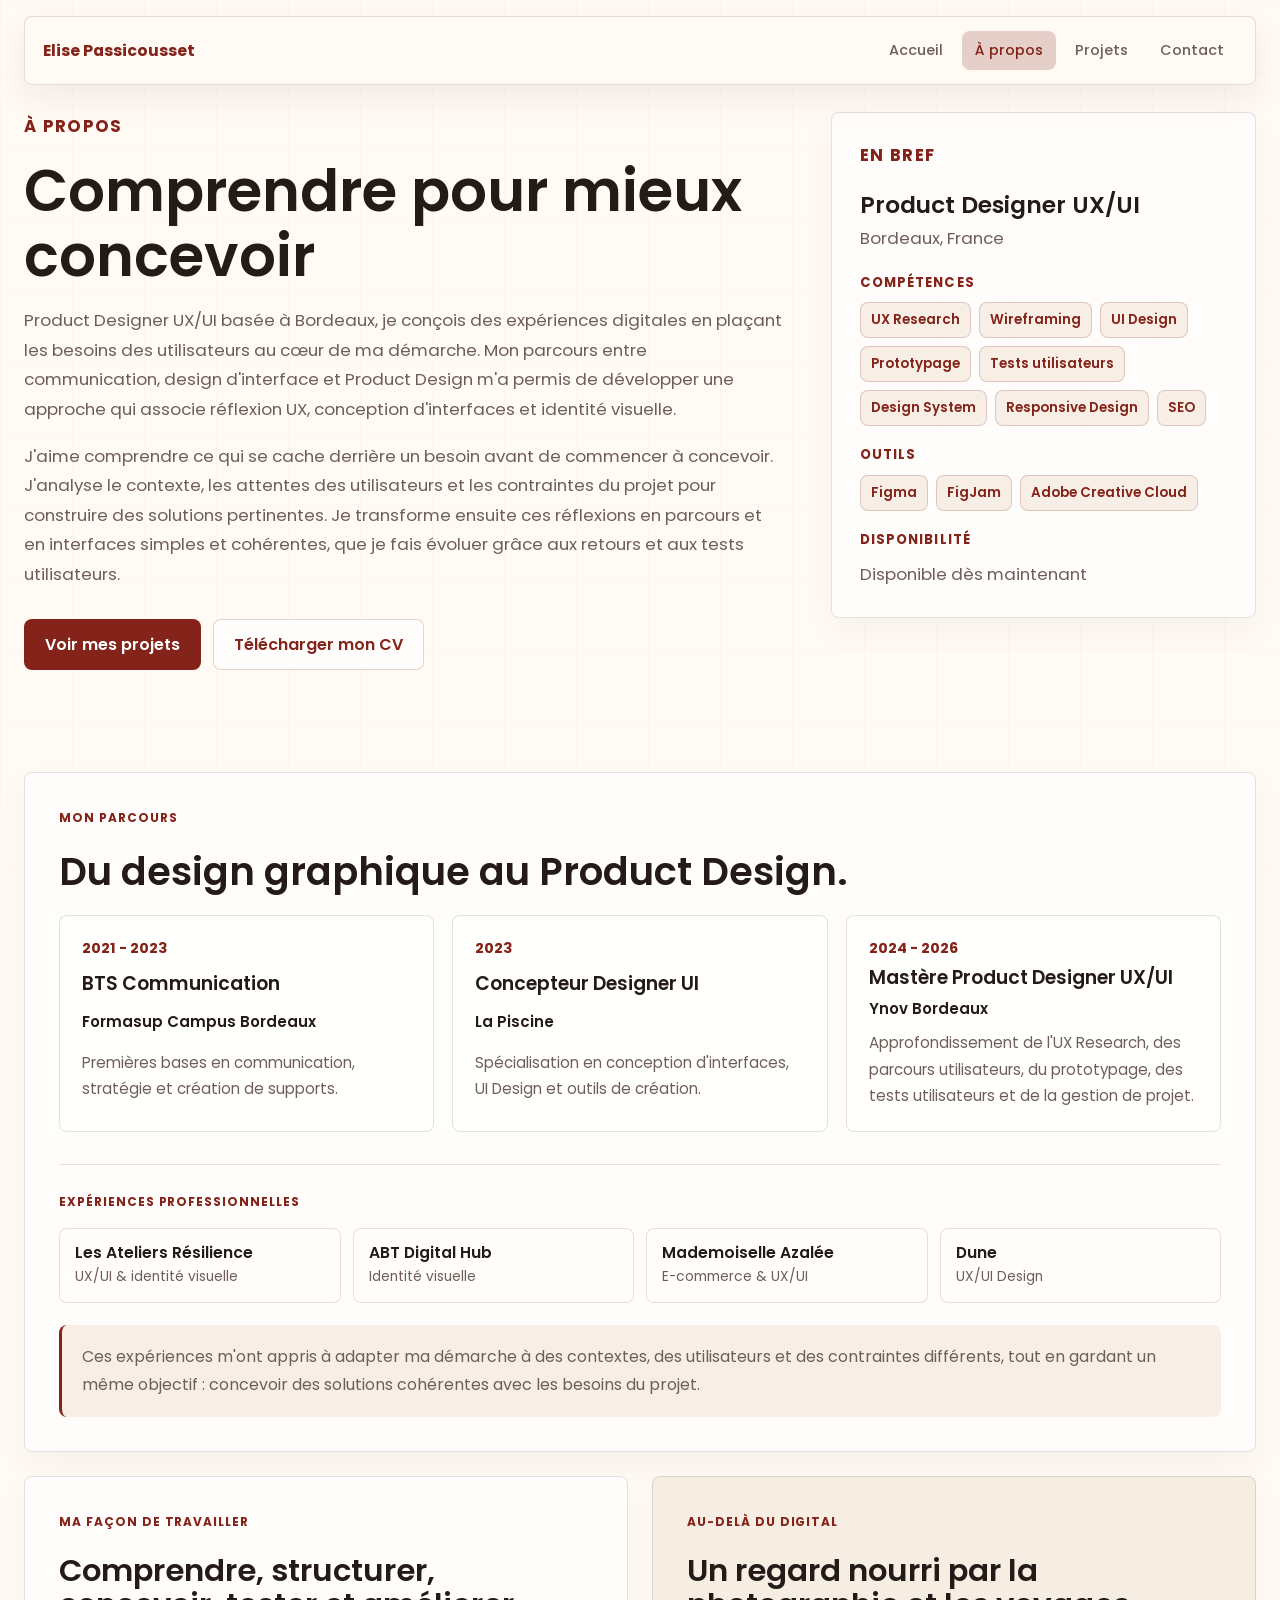
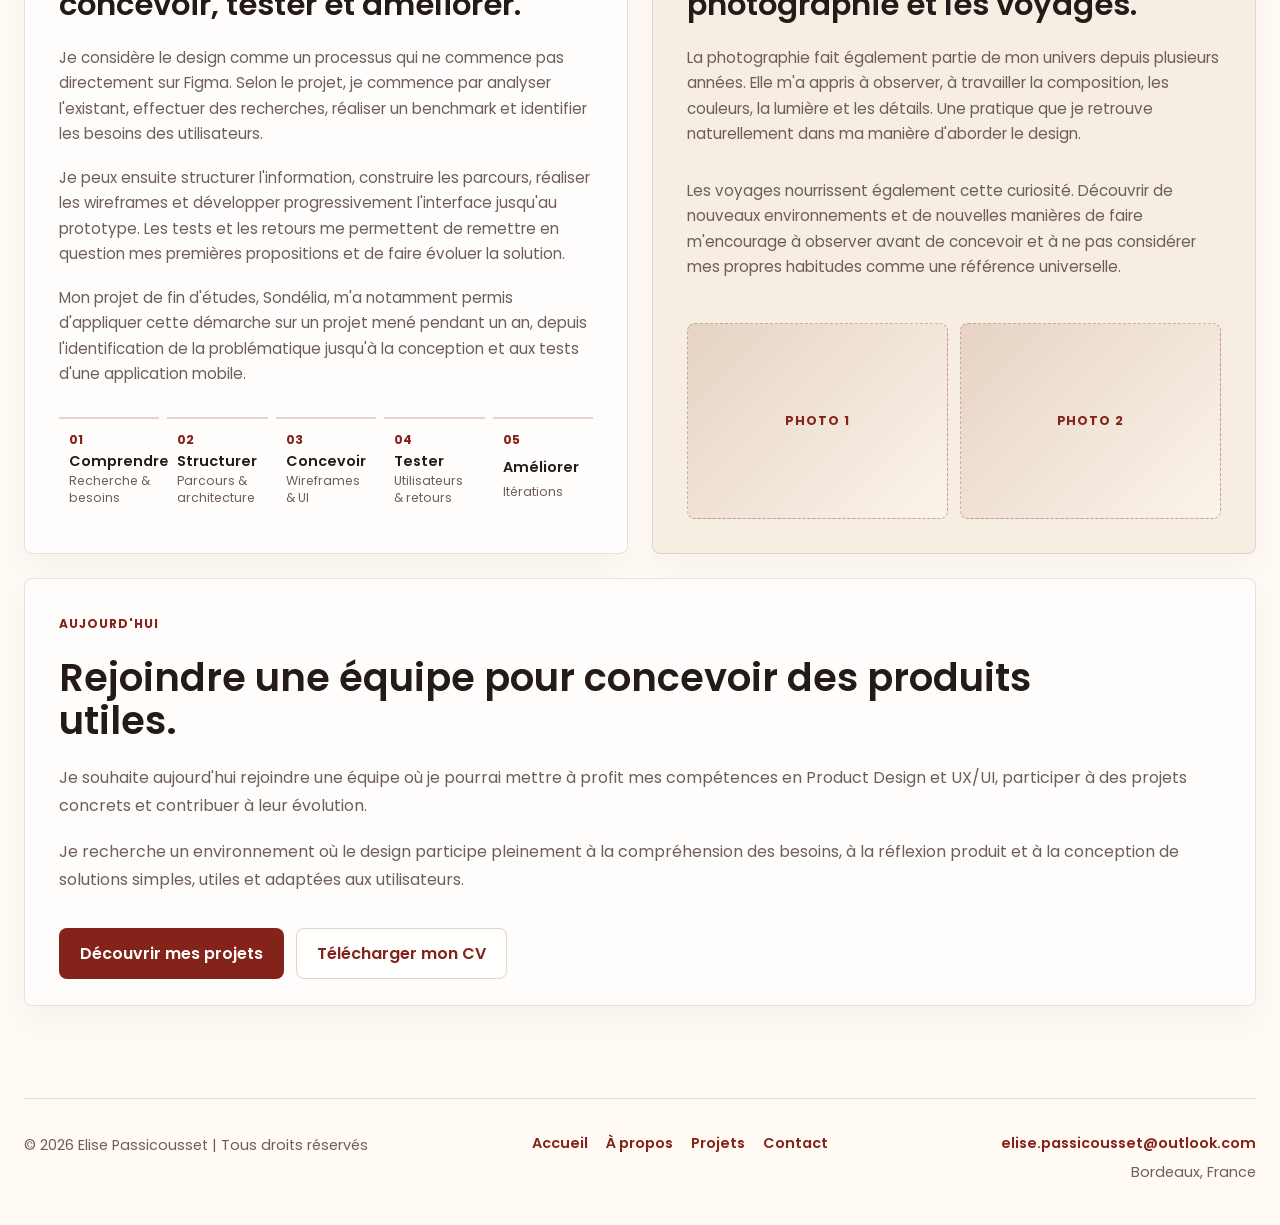
==== about.html @ 26b41624 "Refine about final sections" ====
<!doctype html>
<html lang="fr">
  <head>
    <meta charset="utf-8">
    <meta name="viewport" content="width=device-width, initial-scale=1">
    <meta name="description" content="À propos d'Elise Passicousset, UX/UI Designer junior.">
    <title>À propos | Elise Passicousset</title>
    <link rel="preconnect" href="https://fonts.googleapis.com">
    <link rel="preconnect" href="https://fonts.gstatic.com" crossorigin>
    <link href="https://fonts.googleapis.com/css2?family=Poppins:wght@300;400;500;600;700&display=swap" rel="stylesheet">
    <link rel="stylesheet" href="assets/css/styles.css">
  </head>
  <body>
    <header class="site-header">
      <a class="brand" href="index.html" aria-label="Accueil Elise Passicousset">Elise Passicousset</a>
      <button class="nav-toggle" type="button" aria-expanded="false" aria-controls="site-nav">
        <span></span>
        <span></span>
      </button>
      <nav class="site-nav" id="site-nav" aria-label="Navigation principale">
        <a href="index.html">Accueil</a>
        <a href="about.html" aria-current="page">À propos</a>
        <a href="projects.html">Projets</a>
        <a href="contact.html">Contact</a>
      </nav>
    </header>

    <main>
      <section class="page-hero about-hero">
        <div class="about-hero-copy">
          <p class="eyebrow">À propos</p>
          <h1>Comprendre pour mieux concevoir</h1>
          <p>
            Product Designer UX/UI basée à Bordeaux, je conçois des expériences digitales en plaçant les besoins des utilisateurs au cœur de ma démarche. Mon parcours entre communication, design d'interface et Product Design m'a permis de développer une approche qui associe réflexion UX, conception d'interfaces et identité visuelle.
          </p>
          <p>
            J'aime comprendre ce qui se cache derrière un besoin avant de commencer à concevoir. J'analyse le contexte, les attentes des utilisateurs et les contraintes du projet pour construire des solutions pertinentes. Je transforme ensuite ces réflexions en parcours et en interfaces simples et cohérentes, que je fais évoluer grâce aux retours et aux tests utilisateurs.
          </p>
          <div class="actions">
            <a class="btn btn-primary" href="projects.html">Voir mes projets</a>
            <a class="btn btn-secondary" href="#" aria-disabled="true">Télécharger mon CV</a>
          </div>
        </div>
        <aside class="about-summary-card" aria-label="En bref">
          <p class="eyebrow">En bref</p>
          <div>
            <h2>Product Designer UX/UI</h2>
            <p>Bordeaux, France</p>
          </div>
          <div class="about-summary-group">
            <h3>Compétences</h3>
            <div class="about-tags">
              <span>UX Research</span>
              <span>Wireframing</span>
              <span>UI Design</span>
              <span>Prototypage</span>
              <span>Tests utilisateurs</span>
              <span>Design System</span>
              <span>Responsive Design</span>
              <span>SEO</span>
            </div>
          </div>
          <div class="about-summary-group">
            <h3>Outils</h3>
            <div class="about-tags">
              <span>Figma</span>
              <span>FigJam</span>
              <span>Adobe Creative Cloud</span>
            </div>
          </div>
          <div class="about-summary-group">
            <h3>Disponibilité</h3>
            <p>Disponible dès maintenant</p>
          </div>
        </aside>
      </section>

      <section class="section about-layout">
        <article class="about-card about-card-large">
          <p class="eyebrow">Mon parcours</p>
          <h2>Du design graphique au Product Design.</h2>
          <div class="about-timeline" aria-label="Formations">
            <div class="timeline-item">
              <span class="timeline-date">2021 - 2023</span>
              <h3>BTS Communication</h3>
              <p class="timeline-school">Formasup Campus Bordeaux</p>
              <p>Premières bases en communication, stratégie et création de supports.</p>
            </div>
            <div class="timeline-item">
              <span class="timeline-date">2023</span>
              <h3>Concepteur Designer UI</h3>
              <p class="timeline-school">La Piscine</p>
              <p>Spécialisation en conception d'interfaces, UI Design et outils de création.</p>
            </div>
            <div class="timeline-item">
              <span class="timeline-date">2024 - 2026</span>
              <h3>Mastère Product Designer UX/UI</h3>
              <p class="timeline-school">Ynov Bordeaux</p>
              <p>Approfondissement de l'UX Research, des parcours utilisateurs, du prototypage, des tests utilisateurs et de la gestion de projet.</p>
            </div>
          </div>
          <div class="about-experience">
            <p class="eyebrow">Expériences professionnelles</p>
            <div class="experience-companies" aria-label="Entreprises">
              <div>
                <h3>Les Ateliers Résilience</h3>
                <p>UX/UI & identité visuelle</p>
              </div>
              <div>
                <h3>ABT Digital Hub</h3>
                <p>Identité visuelle</p>
              </div>
              <div>
                <h3>Mademoiselle Azalée</h3>
                <p>E-commerce & UX/UI</p>
              </div>
              <div>
                <h3>Dune</h3>
                <p>UX/UI Design</p>
              </div>
            </div>
          </div>
          <p class="about-note">
            Ces expériences m'ont appris à adapter ma démarche à des contextes, des utilisateurs et des contraintes différents, tout en gardant un même objectif : concevoir des solutions cohérentes avec les besoins du projet.
          </p>
        </article>

        <article class="about-card about-split-card about-process-card">
          <p class="eyebrow">Ma façon de travailler</p>
          <h2>Comprendre, structurer, concevoir, tester et améliorer.</h2>
          <div class="content-stack">
            <p>
              Je considère le design comme un processus qui ne commence pas directement sur Figma. Selon le projet, je commence par analyser l'existant, effectuer des recherches, réaliser un benchmark et identifier les besoins des utilisateurs.
            </p>
            <p>
              Je peux ensuite structurer l'information, construire les parcours, réaliser les wireframes et développer progressivement l'interface jusqu'au prototype. Les tests et les retours me permettent de remettre en question mes premières propositions et de faire évoluer la solution.
            </p>
            <p>
              Mon projet de fin d'études, Sondélia, m'a notamment permis d'appliquer cette démarche sur un projet mené pendant un an, depuis l'identification de la problématique jusqu'à la conception et aux tests d'une application mobile.
            </p>
          </div>
          <div class="process-steps" aria-label="Processus de travail">
            <div>
              <span>01</span>
              <h3>Comprendre</h3>
              <p>Recherche & besoins</p>
            </div>
            <div>
              <span>02</span>
              <h3>Structurer</h3>
              <p>Parcours & architecture</p>
            </div>
            <div>
              <span>03</span>
              <h3>Concevoir</h3>
              <p>Wireframes & UI</p>
            </div>
            <div>
              <span>04</span>
              <h3>Tester</h3>
              <p>Utilisateurs & retours</p>
            </div>
            <div>
              <span>05</span>
              <h3>Améliorer</h3>
              <p>Itérations</p>
            </div>
          </div>
        </article>

        <article class="about-card about-highlight about-split-card about-personal-card">
          <p class="eyebrow">Au-delà du digital</p>
          <h2>Un regard nourri par la photographie et les voyages.</h2>
          <div class="content-stack">
            <p>
              La photographie fait également partie de mon univers depuis plusieurs années. Elle m'a appris à observer, à travailler la composition, les couleurs, la lumière et les détails. Une pratique que je retrouve naturellement dans ma manière d'aborder le design.
            </p>
            <p>
              Les voyages nourrissent également cette curiosité. Découvrir de nouveaux environnements et de nouvelles manières de faire m'encourage à observer avant de concevoir et à ne pas considérer mes propres habitudes comme une référence universelle.
            </p>
          </div>
          <div class="personal-photo-grid" aria-label="Photographies personnelles à ajouter">
            <div><span>Photo 1</span></div>
            <div><span>Photo 2</span></div>
          </div>
        </article>

        <article class="about-card about-card-large about-current-card">
          <p class="eyebrow">Aujourd'hui</p>
          <h2>Rejoindre une équipe pour concevoir des produits utiles.</h2>
          <div class="content-stack">
            <p>
              Je souhaite aujourd'hui rejoindre une équipe où je pourrai mettre à profit mes compétences en Product Design et UX/UI, participer à des projets concrets et contribuer à leur évolution.
            </p>
            <p>
              Je recherche un environnement où le design participe pleinement à la compréhension des besoins, à la réflexion produit et à la conception de solutions simples, utiles et adaptées aux utilisateurs.
            </p>
          </div>
          <div class="actions">
            <a class="btn btn-primary" href="projects.html">Découvrir mes projets</a>
            <a class="btn btn-secondary" href="#" aria-disabled="true">Télécharger mon CV</a>
          </div>
        </article>
      </section>
    </main>

    <footer class="site-footer">
      <p>© 2026 Elise Passicousset | Tous droits réservés</p>
      <nav class="footer-nav" aria-label="Navigation secondaire">
        <a href="index.html">Accueil</a>
        <a href="about.html">À propos</a>
        <a href="projects.html">Projets</a>
        <a href="contact.html">Contact</a>
      </nav>
      <address class="footer-contact">
        <a href="mailto:elise.passicousset@outlook.com">elise.passicousset@outlook.com</a>
        <span>Bordeaux, France</span>
      </address>
    </footer>

    <script src="assets/js/projects-data.js"></script>
    <script src="assets/js/main.js"></script>
  </body>
</html>
---- assets/css/styles.css ----
:root {
  --red: #832319;
  --red-soft: rgba(131, 35, 25, 0.2);
  --beige: #efe2d2;
  --beige-soft: rgba(239, 226, 210, 0.5);
  --paper: #fffaf4;
  --white: #ffffff;
  --ink: #241b18;
  --muted: #6f5e58;
  --line: rgba(36, 27, 24, 0.12);
  --shadow: 0 20px 50px rgba(36, 27, 24, 0.08);
  --radius: 8px;
  --max-width: 1320px;
}

* {
  box-sizing: border-box;
}

html {
  scroll-behavior: smooth;
}

body {
  margin: 0;
  min-height: 100vh;
  color: var(--ink);
  background: var(--paper);
  font-family: "Poppins", Arial, sans-serif;
  font-weight: 400;
}

body::before {
  content: "";
  position: fixed;
  inset: 0;
  z-index: -1;
  background:
    linear-gradient(90deg, rgba(131, 35, 25, 0.05) 1px, transparent 1px),
    linear-gradient(180deg, rgba(131, 35, 25, 0.04) 1px, transparent 1px);
  background-size: 72px 72px;
  opacity: 0.35;
}

a {
  color: inherit;
  text-decoration: none;
}

p,
h1,
h2,
h3 {
  margin: 0;
}

p {
  color: var(--muted);
  line-height: 1.75;
}

h1,
h2,
h3 {
  color: var(--ink);
  font-weight: 600;
  line-height: 1.12;
  letter-spacing: 0;
}

h1 {
  max-width: 980px;
  font-size: clamp(2.6rem, 6vw, 5.7rem);
}

h2 {
  max-width: 760px;
  font-size: clamp(2rem, 4vw, 3.6rem);
}

h3 {
  font-size: 1.25rem;
}

.site-header {
  position: fixed;
  top: 16px;
  left: 50%;
  transform: translateX(-50%);
  z-index: 20;
  display: flex;
  align-items: center;
  justify-content: space-between;
  gap: 24px;
  width: min(calc(100% - 48px), var(--max-width));
  margin: 0 auto;
  padding: 14px 18px;
  border: 1px solid var(--line);
  border-radius: var(--radius);
  background: rgba(255, 250, 244, 0.88);
  box-shadow: 0 12px 34px rgba(36, 27, 24, 0.07);
  backdrop-filter: blur(18px);
}

.brand {
  color: var(--red);
  font-size: 0.98rem;
  font-weight: 700;
}

.site-nav {
  display: flex;
  align-items: center;
  gap: 6px;
}

.site-nav a {
  min-height: 38px;
  padding: 9px 13px;
  border-radius: var(--radius);
  color: var(--muted);
  font-size: 0.9rem;
  font-weight: 500;
  transition: background 180ms ease, color 180ms ease;
}

.site-nav a:hover,
.site-nav a[aria-current="page"] {
  color: var(--red);
  background: var(--red-soft);
}

.nav-toggle {
  display: none;
  width: 42px;
  height: 42px;
  border: 1px solid var(--line);
  border-radius: var(--radius);
  background: var(--white);
}

.nav-toggle span {
  display: block;
  width: 18px;
  height: 2px;
  margin: 5px auto;
  background: var(--red);
}

.section,
.page-hero,
.project-detail-hero,
.project-detail-image,
.cta-section {
  width: min(calc(100% - 48px), var(--max-width));
  margin: 0 auto;
}

.section {
  padding: 92px 0;
}

.section-light {
  width: 100%;
  max-width: none;
  padding: 92px max(16px, calc((100vw - var(--max-width)) / 2));
  background: var(--beige-soft);
}

.section-compact {
  padding-top: 32px;
}

.hero {
  display: grid;
  grid-template-columns: minmax(0, 1.1fr) minmax(300px, 420px);
  gap: 72px;
  align-items: center;
  min-height: calc(100vh - 96px);
  padding-top: 64px;
  padding-bottom: 56px;
}

.home-hero {
  padding-top: 112px;
}

.hero-content {
  display: grid;
  gap: 18px;
}

.hero-title {
  color: var(--red);
  font-size: clamp(1.35rem, 2.4vw, 2rem);
  font-weight: 500;
}

.hero-copy,
.page-hero p,
.project-detail-hero p {
  max-width: 680px;
  font-size: 1.05rem;
}

.hero-visual {
  position: relative;
  display: grid;
  min-height: 520px;
  padding: 30px;
  border-radius: var(--radius);
  background: var(--beige);
  overflow: hidden;
}

.hero-photo-wrap {
  justify-self: end;
  width: min(100%, 420px);
  height: 500px;
  min-height: 0;
  padding: 0;
  background: var(--beige);
  box-shadow: var(--shadow);
}

.hero-photo-wrap::before {
  z-index: 1;
  pointer-events: none;
}

.hero-photo {
  display: block;
  width: 100%;
  height: 100%;
  min-height: 0;
  object-fit: cover;
  object-position: 50% 42%;
}

.hero-visual::before {
  content: "";
  position: absolute;
  inset: 28px;
  border: 1px solid rgba(131, 35, 25, 0.18);
  border-radius: var(--radius);
}

.hero-visual.hero-photo-wrap::before {
  content: none;
}

.visual-panel {
  position: relative;
  display: grid;
  place-items: center;
  border-radius: var(--radius);
  background: var(--paper);
  box-shadow: var(--shadow);
}

.visual-panel span {
  color: var(--red);
  font-size: clamp(3rem, 8vw, 7rem);
  font-weight: 700;
}

.visual-panel-large {
  width: 78%;
  min-height: 300px;
  align-self: start;
}

.visual-panel-small {
  width: 45%;
  min-height: 150px;
  justify-self: end;
  margin-top: -64px;
  background: var(--red);
}

.visual-panel-small span {
  color: var(--beige);
}

.visual-note {
  position: relative;
  align-self: end;
  padding: 16px;
  border: 1px solid rgba(131, 35, 25, 0.16);
  border-radius: var(--radius);
  color: var(--red);
  background: rgba(255, 250, 244, 0.72);
  font-size: 0.9rem;
  font-weight: 500;
}

.eyebrow {
  color: var(--red);
  font-size: 0.75rem;
  font-weight: 700;
  letter-spacing: 0.08em;
  text-transform: uppercase;
}

.actions {
  display: flex;
  flex-wrap: wrap;
  gap: 12px;
  margin-top: 12px;
}

.btn {
  display: inline-flex;
  align-items: center;
  justify-content: center;
  min-height: 48px;
  padding: 12px 20px;
  border: 1px solid transparent;
  border-radius: var(--radius);
  font-weight: 600;
  transition: transform 180ms ease, background 180ms ease, border-color 180ms ease, color 180ms ease;
}

.btn:hover {
  transform: translateY(-2px);
}

.btn-primary {
  color: var(--white);
  background: var(--red);
}

.btn-primary:hover {
  background: #65180f;
}

.btn-secondary {
  color: var(--red);
  border-color: var(--red-soft);
  background: rgba(255, 255, 255, 0.72);
}

.btn-secondary:hover {
  background: var(--red-soft);
}

.back-to-top {
  position: fixed;
  right: 24px;
  bottom: 24px;
  z-index: 30;
  display: inline-flex;
  align-items: center;
  justify-content: center;
  width: 48px;
  height: 48px;
  border: 1px solid transparent;
  border-radius: var(--radius);
  color: var(--white);
  background: var(--red);
  box-shadow: 0 12px 34px rgba(36, 27, 24, 0.16);
  font: inherit;
  font-size: 1.25rem;
  font-weight: 700;
  opacity: 0;
  pointer-events: none;
  transform: translateY(12px);
  transition: opacity 180ms ease, transform 180ms ease, background 180ms ease;
}

.back-to-top.is-visible {
  opacity: 1;
  pointer-events: auto;
  transform: translateY(0);
}

.back-to-top:hover,
.back-to-top:focus-visible {
  background: #65180f;
  transform: translateY(-2px);
}

.back-to-top:focus-visible {
  outline: 3px solid var(--red-soft);
  outline-offset: 3px;
}

.text-link,
.back-link {
  display: inline-flex;
  align-items: center;
  gap: 8px;
  width: fit-content;
  color: var(--red);
  font-weight: 600;
  transition: opacity 180ms ease, transform 180ms ease;
}

.back-link::before {
  content: "←";
  font-size: 1.1em;
  line-height: 1;
}

.text-link:hover,
.back-link:hover {
  opacity: 0.75;
  transform: translateX(3px);
}

.wide-text {
  max-width: 880px;
  margin: 22px 0;
  font-size: 1.08rem;
}

.section-heading {
  display: grid;
  gap: 12px;
  margin-bottom: 34px;
}

.about-hero {
  display: grid;
  grid-template-columns: minmax(0, 0.65fr) minmax(280px, 0.35fr);
  gap: 18px;
  align-items: start;
  padding-top: 112px;
}

.about-hero-copy {
  display: grid;
  gap: 18px;
}

.about-hero h1 {
  max-width: 920px;
  font-size: clamp(2.35rem, 5vw, 3.6rem);
}

.about-hero-copy p {
  max-width: 760px;
}

.about-summary-card {
  display: grid;
  gap: 22px;
  min-width: 0;
  padding: 28px;
  border: 1px solid var(--line);
  border-radius: var(--radius);
  background: rgba(255, 255, 255, 0.64);
  box-shadow: 0 14px 34px rgba(36, 27, 24, 0.04);
}

.about-summary-card h2 {
  max-width: none;
  margin-bottom: 6px;
  font-size: 1.45rem;
}

.about-summary-card h3 {
  margin-bottom: 12px;
  color: var(--red);
  font-size: 0.82rem;
  font-weight: 700;
  letter-spacing: 0.08em;
  text-transform: uppercase;
}

.about-summary-group {
  display: grid;
}

.about-tags {
  display: flex;
  flex-wrap: wrap;
  gap: 8px;
}

.about-tags span {
  padding: 7px 10px;
  border: 1px solid var(--red-soft);
  border-radius: var(--radius);
  color: var(--red);
  background: var(--beige-soft);
  font-size: 0.84rem;
  font-weight: 600;
}

.about-layout {
  display: grid;
  grid-template-columns: minmax(0, 1fr) minmax(0, 1fr);
  gap: 24px;
  padding-top: 48px;
}

.about-card {
  display: grid;
  gap: 22px;
  align-content: start;
  min-width: 0;
  padding: 34px;
  border: 1px solid var(--line);
  border-radius: var(--radius);
  background: rgba(255, 255, 255, 0.64);
  box-shadow: 0 14px 34px rgba(36, 27, 24, 0.04);
}

.about-card-large {
  grid-column: 1 / -1;
}

.about-card h2 {
  max-width: 980px;
  font-size: clamp(1.65rem, 3vw, 3.2rem);
}

.about-split-card {
  grid-template-rows: auto auto 1fr auto;
  height: 100%;
}

.about-split-card h2 {
  font-size: clamp(1.45rem, 2.4vw, 2.25rem);
}

.about-split-card .content-stack p {
  font-size: 0.95rem;
  line-height: 1.68;
}

.process-steps {
  align-self: end;
  display: grid;
  grid-template-columns: repeat(5, minmax(0, 1fr));
  gap: 8px;
  margin-top: 8px;
}

.process-steps div {
  display: grid;
  gap: 4px;
  min-width: 0;
  padding: 12px 10px;
  border-top: 2px solid var(--red-soft);
  background: rgba(255, 255, 255, 0.38);
}

.process-steps span {
  color: var(--red);
  font-size: 0.78rem;
  font-weight: 700;
}

.process-steps h3 {
  margin-bottom: 0;
  font-size: 0.9rem;
}

.process-steps p {
  font-size: 0.78rem;
  line-height: 1.35;
}

.personal-photo-grid {
  align-self: end;
  display: grid;
  grid-template-columns: repeat(2, minmax(0, 1fr));
  gap: 12px;
  margin-top: 8px;
}

.personal-photo-grid div {
  display: grid;
  place-items: center;
  width: 100%;
  aspect-ratio: 4 / 3;
  border: 1px dashed rgba(131, 35, 25, 0.34);
  border-radius: var(--radius);
  background:
    linear-gradient(135deg, rgba(131, 35, 25, 0.08), rgba(255, 250, 244, 0.74)),
    var(--beige);
  overflow: hidden;
}

.personal-photo-grid img {
  width: 100%;
  height: 100%;
  object-fit: cover;
}

.personal-photo-grid span {
  color: var(--red);
  font-size: 0.78rem;
  font-weight: 700;
  letter-spacing: 0.08em;
  text-transform: uppercase;
}

.about-timeline {
  display: grid;
  grid-template-columns: repeat(3, minmax(0, 1fr));
  gap: 18px;
}

.timeline-item {
  display: grid;
  gap: 8px;
  min-width: 0;
  padding: 22px;
  border: 1px solid var(--line);
  border-radius: var(--radius);
  background: rgba(255, 255, 255, 0.58);
}

.timeline-date {
  color: var(--red);
  font-size: 0.9rem;
  font-weight: 700;
}

.timeline-item h3 {
  margin-bottom: 0;
  font-size: 1.18rem;
}

.timeline-school {
  color: var(--ink);
  font-weight: 600;
}

.timeline-item p {
  font-size: 0.94rem;
}

.about-experience {
  display: grid;
  gap: 16px;
  margin-top: 10px;
  padding-top: 26px;
  border-top: 1px solid var(--line);
}

.experience-companies {
  display: grid;
  grid-template-columns: repeat(4, minmax(0, 1fr));
  gap: 12px;
}

.experience-companies div {
  display: grid;
  gap: 5px;
  min-width: 0;
  padding: 15px;
  border: 1px solid var(--line);
  border-radius: var(--radius);
  background: rgba(255, 255, 255, 0.42);
}

.experience-companies h3 {
  margin-bottom: 0;
  font-size: 0.98rem;
  font-weight: 600;
}

.experience-companies p {
  font-size: 0.86rem;
  line-height: 1.45;
}

.about-note {
  width: 100%;
  max-width: none;
  padding: 18px 20px;
  border-left: 3px solid var(--red);
  border-radius: var(--radius);
  background: var(--beige-soft);
}

.about-current-card {
  padding-bottom: 26px;
}

.about-highlight {
  background: var(--beige-soft);
}

.about-strip {
  display: flex;
  flex-wrap: wrap;
  gap: 12px;
  padding: 24px;
  border: 1px solid var(--line);
  border-radius: var(--radius);
  background: var(--beige);
}

.about-strip span {
  padding: 10px 14px;
  border: 1px solid var(--red-soft);
  border-radius: var(--radius);
  color: var(--red);
  background: rgba(255, 255, 255, 0.58);
  font-weight: 600;
}

.split-heading {
  grid-template-columns: 1fr auto;
  align-items: end;
  gap: 24px;
}

.project-grid {
  display: grid;
  grid-template-columns: repeat(3, minmax(0, 1fr));
  gap: 80px 70px;
}

.project-grid-wide {
  grid-template-columns: repeat(3, minmax(0, 1fr));
}

.project-card {
  min-width: 0;
  background: transparent;
  transition: transform 180ms ease;
}

.project-card:hover {
  transform: translateY(-5px);
}

.project-card-link {
  display: grid;
  gap: 22px;
  width: 100%;
  min-width: 0;
  height: 100%;
}

.project-image {
  display: grid;
  place-items: center;
  width: 100%;
  aspect-ratio: 1 / 1;
  height: auto;
  min-height: 0;
  padding: 0;
  background: var(--beige-soft);
  overflow: hidden;
}

.project-image span,
.project-detail-image span {
  max-width: 14ch;
  color: var(--red);
  font-size: clamp(1.4rem, 3vw, 2.4rem);
  font-weight: 700;
  line-height: 1.08;
  text-align: center;
}

.project-image img,
.project-detail-image img {
  display: block;
  width: 100%;
  height: 100%;
  object-fit: contain;
}

.project-image img {
  max-width: none;
  max-height: none;
  object-fit: cover;
}

.project-card-body {
  display: grid;
  gap: 14px;
  min-height: 0;
  padding: 0;
}

.project-card-body h3 {
  font-size: clamp(1.35rem, 2vw, 1.75rem);
}

.project-meta,
.project-detail-meta {
  display: flex;
  flex-wrap: wrap;
  align-items: center;
  gap: 10px;
}

.project-category {
  color: var(--red);
  font-size: 0.76rem;
  font-weight: 700;
  letter-spacing: 0.06em;
  text-transform: uppercase;
}

.project-status {
  width: fit-content;
  padding: 6px 10px;
  border: 1px solid var(--red-soft);
  border-radius: var(--radius);
  color: var(--red);
  background: var(--paper);
  font-size: 0.72rem;
  font-weight: 700;
}

.project-status-large {
  font-size: 0.82rem;
}

.project-cta {
  align-self: end;
  color: var(--red);
  font-size: 0.92rem;
  font-weight: 700;
}

.cta-section {
  display: grid;
  gap: 18px;
  justify-items: start;
  margin-bottom: 80px;
  padding: 64px;
  border-radius: var(--radius);
  background: var(--beige);
}

.page-hero,
.project-detail-hero {
  display: grid;
  gap: 18px;
  padding: 112px 0 54px;
}

.project-detail-hero h1 {
  font-size: clamp(2.4rem, 5vw, 4.8rem);
}

.projects-hero {
  justify-items: center;
  padding-bottom: 62px;
  text-align: center;
}

.projects-hero h1 {
  font-size: clamp(2.35rem, 5vw, 3.6rem);
}

.project-detail-hero-layout {
  display: grid;
  grid-template-columns: minmax(0, 1fr) clamp(150px, 18vw, 230px);
  gap: 48px;
  align-items: end;
}

.project-detail-hero-copy {
  display: grid;
  gap: 18px;
}

.project-detail-hero-visual {
  display: grid;
  place-items: center;
  aspect-ratio: 1 / 1;
  border-radius: var(--radius);
  background: var(--beige-soft);
  overflow: hidden;
}

.project-detail-hero-visual img {
  display: block;
  width: 100%;
  height: 100%;
  object-fit: cover;
}

.two-columns,
.contact-layout,
.project-detail-grid {
  display: grid;
  grid-template-columns: 0.8fr 1.2fr;
  gap: 56px;
}

.content-stack {
  display: grid;
  gap: 18px;
}

.tag-grid,
.tools-list {
  display: flex;
  flex-wrap: wrap;
  gap: 12px;
}

.tag-grid span,
.tools-list span {
  padding: 12px 16px;
  border: 1px solid var(--red-soft);
  border-radius: var(--radius);
  color: var(--red);
  background: var(--white);
  font-weight: 500;
}

.contact-form,
.contact-card,
.project-detail-grid article {
  border: 1px solid var(--line);
  border-radius: var(--radius);
  background: var(--white);
  box-shadow: 0 12px 32px rgba(36, 27, 24, 0.05);
}

.contact-form {
  display: grid;
  gap: 18px;
  padding: 28px;
}

.contact-form label {
  display: grid;
  gap: 8px;
  color: var(--ink);
  font-size: 0.92rem;
  font-weight: 600;
}

.contact-form input,
.contact-form textarea {
  width: 100%;
  border: 1px solid rgba(36, 27, 24, 0.18);
  border-radius: var(--radius);
  padding: 13px 14px;
  color: var(--ink);
  background: var(--paper);
  font: inherit;
  transition: border-color 180ms ease, box-shadow 180ms ease;
}

.contact-form input:focus,
.contact-form textarea:focus {
  border-color: var(--red);
  box-shadow: 0 0 0 4px var(--red-soft);
  outline: none;
}

.contact-card {
  align-self: start;
  display: grid;
  gap: 22px;
  padding: 28px;
}

.email-link {
  color: var(--red);
  font-size: clamp(1.15rem, 2vw, 1.5rem);
  font-weight: 600;
  overflow-wrap: anywhere;
}

.social-links {
  display: grid;
  gap: 10px;
}

.social-links a {
  padding: 12px 0;
  border-bottom: 1px solid var(--line);
  color: var(--muted);
  font-weight: 500;
}

.social-links a:hover {
  color: var(--red);
}

.project-detail-image {
  display: grid;
  place-items: center;
  height: 440px;
  min-height: 440px;
  padding: 48px;
  margin-top: 28px;
  border-radius: var(--radius);
  background:
    linear-gradient(135deg, rgba(131, 35, 25, 0.18), rgba(239, 226, 210, 0.84)),
    var(--beige);
}

.project-detail-image img {
  max-width: 760px;
  max-height: 100%;
}

.project-detail-cover {
  width: min(calc(100% - 32px), var(--max-width));
  height: clamp(360px, 58vw, 620px);
  margin-right: auto;
  margin-left: auto;
  padding: 0;
  overflow: hidden;
}

.project-detail-cover img {
  width: 100%;
  max-width: none;
  height: 100%;
  max-height: none;
  object-fit: cover;
}

.project-score-section {
  display: grid;
  gap: 28px;
  padding-top: 34px;
}

.score-list {
  display: grid;
  gap: 22px;
}

.score-card {
  display: grid;
  gap: 18px;
  padding: 34px;
  border: 1px solid var(--line);
  border-radius: var(--radius);
  background: var(--white);
  box-shadow: 0 12px 32px rgba(36, 27, 24, 0.05);
}

.score-content {
  display: grid;
  gap: 14px;
}

.score-content h2 {
  width: 100%;
  max-width: none;
  font-size: clamp(1.2rem, 2vw, 1.65rem);
  line-height: 1.24;
}

.score-content p:not(.eyebrow) {
  max-width: 920px;
}

.score-visual-grid {
  display: grid;
  grid-template-columns: repeat(3, minmax(0, 1fr));
  gap: 14px;
  margin-top: 12px;
}

.score-visual-slot {
  display: grid;
  place-items: center;
  aspect-ratio: 4 / 3;
  border: 1px dashed rgba(131, 35, 25, 0.34);
  border-radius: var(--radius);
  background:
    linear-gradient(135deg, rgba(131, 35, 25, 0.07), rgba(255, 250, 244, 0.82)),
    var(--beige-soft);
}

.score-visual-slot span {
  color: var(--red);
  font-size: 0.78rem;
  font-weight: 700;
  letter-spacing: 0.04em;
  text-transform: uppercase;
}

.project-cta-section {
  display: grid;
  grid-template-columns: minmax(0, 0.45fr) minmax(260px, 0.55fr);
  gap: 28px;
  align-items: center;
  width: min(calc(100% - 32px), var(--max-width));
  margin: 0 auto 80px;
  padding: 34px 56px;
  border-radius: var(--radius);
  background: var(--beige);
}

.project-cta-content {
  display: grid;
  gap: 16px;
  justify-items: start;
}

.project-cta-content h2 {
  white-space: nowrap;
  font-size: clamp(1.55rem, 3vw, 2.6rem);
}

.project-cta-mockup {
  display: grid;
  place-items: center;
  min-width: 0;
}

.project-cta-image {
  display: block;
  width: 100%;
  max-width: 420px;
  border-radius: var(--radius);
  object-fit: contain;
  box-shadow: 0 14px 28px rgba(36, 27, 24, 0.13);
}

.project-detail-grid {
  grid-template-columns: repeat(2, minmax(0, 1fr));
}

.project-detail-grid article {
  display: grid;
  gap: 10px;
  padding: 26px;
}

.project-photo-grid {
  display: grid;
  grid-template-columns: repeat(3, minmax(0, 1fr));
  gap: 22px;
}

.project-photo-slot {
  display: grid;
  place-items: center;
  width: 100%;
  height: 230px;
  min-height: 0;
  border: 1px dashed rgba(131, 35, 25, 0.36);
  border-radius: var(--radius);
  background:
    linear-gradient(135deg, rgba(131, 35, 25, 0.08), rgba(255, 250, 244, 0.82)),
    var(--beige-soft);
}

.project-photo-slot span {
  color: var(--red);
  font-size: 0.85rem;
  font-weight: 700;
  letter-spacing: 0.04em;
  text-transform: uppercase;
}

.muted {
  color: var(--muted);
}

.site-footer {
  display: grid;
  grid-template-columns: 1.2fr auto 1fr;
  align-items: start;
  justify-content: space-between;
  gap: 32px;
  width: min(calc(100% - 48px), var(--max-width));
  margin: 0 auto;
  padding: 34px 0 42px;
  border-top: 1px solid var(--line);
}

.site-footer p {
  max-width: 360px;
  font-size: 0.9rem;
}

.footer-nav {
  display: flex;
  flex-wrap: wrap;
  gap: 18px;
}

.footer-contact {
  display: grid;
  gap: 8px;
  justify-items: end;
  color: var(--muted);
  font-style: normal;
  font-size: 0.9rem;
}

.site-footer a {
  color: var(--red);
  font-size: 0.9rem;
  font-weight: 600;
}

@media (max-width: 940px) {
  .hero,
  .two-columns,
  .contact-layout,
  .about-hero,
  .about-layout {
    grid-template-columns: 1fr;
  }

  .hero {
    min-height: auto;
  }

  .hero-visual {
    min-height: 420px;
  }

  .hero-photo-wrap {
    justify-self: stretch;
    width: 100%;
    height: 420px;
  }

  .hero-photo {
    min-height: 0;
  }

  .project-grid,
  .project-grid-wide,
  .project-detail-grid,
  .project-photo-grid {
    grid-template-columns: repeat(2, minmax(0, 1fr));
  }

  .project-grid {
    gap: 58px 34px;
  }

  .score-card {
    padding: 28px;
  }

  .about-card-large {
    grid-column: auto;
  }

  .about-timeline {
    grid-template-columns: 1fr;
    gap: 18px;
  }

  .experience-companies {
    grid-template-columns: repeat(2, minmax(0, 1fr));
  }

  .process-steps {
    grid-template-columns: repeat(3, minmax(0, 1fr));
  }
}

@media (max-width: 700px) {
  .site-header {
    align-items: flex-start;
    flex-wrap: wrap;
  }

  .nav-toggle {
    display: block;
  }

  .site-nav {
    display: none;
    width: 100%;
    flex-direction: column;
    align-items: stretch;
    padding-top: 10px;
  }

  .site-nav.is-open {
    display: flex;
  }

  .site-nav a {
    width: 100%;
  }

  .section,
  .section-light {
    padding-top: 68px;
    padding-bottom: 68px;
  }

  .hero {
    gap: 34px;
    padding-top: 78px;
  }

  .hero-visual {
    min-height: 340px;
    padding: 20px;
  }

  .hero-photo-wrap {
    height: 360px;
    min-height: 0;
    padding: 0;
  }

  .hero-photo {
    min-height: 0;
  }

  .project-detail-hero-layout {
    grid-template-columns: 1fr;
    gap: 28px;
  }

  .project-detail-hero-visual {
    width: min(220px, 55vw);
  }

  .visual-panel-large {
    min-height: 210px;
  }

  .visual-panel-small {
    min-height: 116px;
  }

  .split-heading {
    grid-template-columns: 1fr;
  }

  .project-grid,
  .project-grid-wide,
  .project-detail-grid,
  .project-photo-grid {
    grid-template-columns: 1fr;
  }

  .project-grid {
    gap: 48px;
  }

  .project-image {
    height: auto;
    padding: 0;
  }

  .project-detail-cover {
    height: 360px;
  }

  .score-card {
    padding: 22px;
  }

  .about-card {
    padding: 24px;
  }

  .about-strip {
    padding: 18px;
  }

  .experience-companies {
    grid-template-columns: 1fr;
  }

  .process-steps,
  .personal-photo-grid {
    grid-template-columns: 1fr;
  }

  .score-visual-grid {
    grid-template-columns: 1fr;
  }

  .project-cta-section {
    grid-template-columns: 1fr;
    gap: 28px;
    padding: 30px 22px;
  }

  .back-to-top {
    right: 16px;
    bottom: 16px;
    width: 44px;
    height: 44px;
  }

  .project-cta-image {
    max-width: 100%;
  }

  .cta-section {
    padding: 36px 22px;
  }

  .page-hero,
  .project-detail-hero {
    padding-top: 84px;
  }

  .site-footer {
    align-items: flex-start;
    grid-template-columns: 1fr;
  }

  .footer-contact {
    justify-items: start;
  }
}

@media (max-width: 430px) {
  .actions,
  .btn {
    width: 100%;
  }

  .btn {
    padding-right: 14px;
    padding-left: 14px;
  }

  .contact-form,
  .contact-card,
  .project-detail-grid article {
    padding: 20px;
  }
}
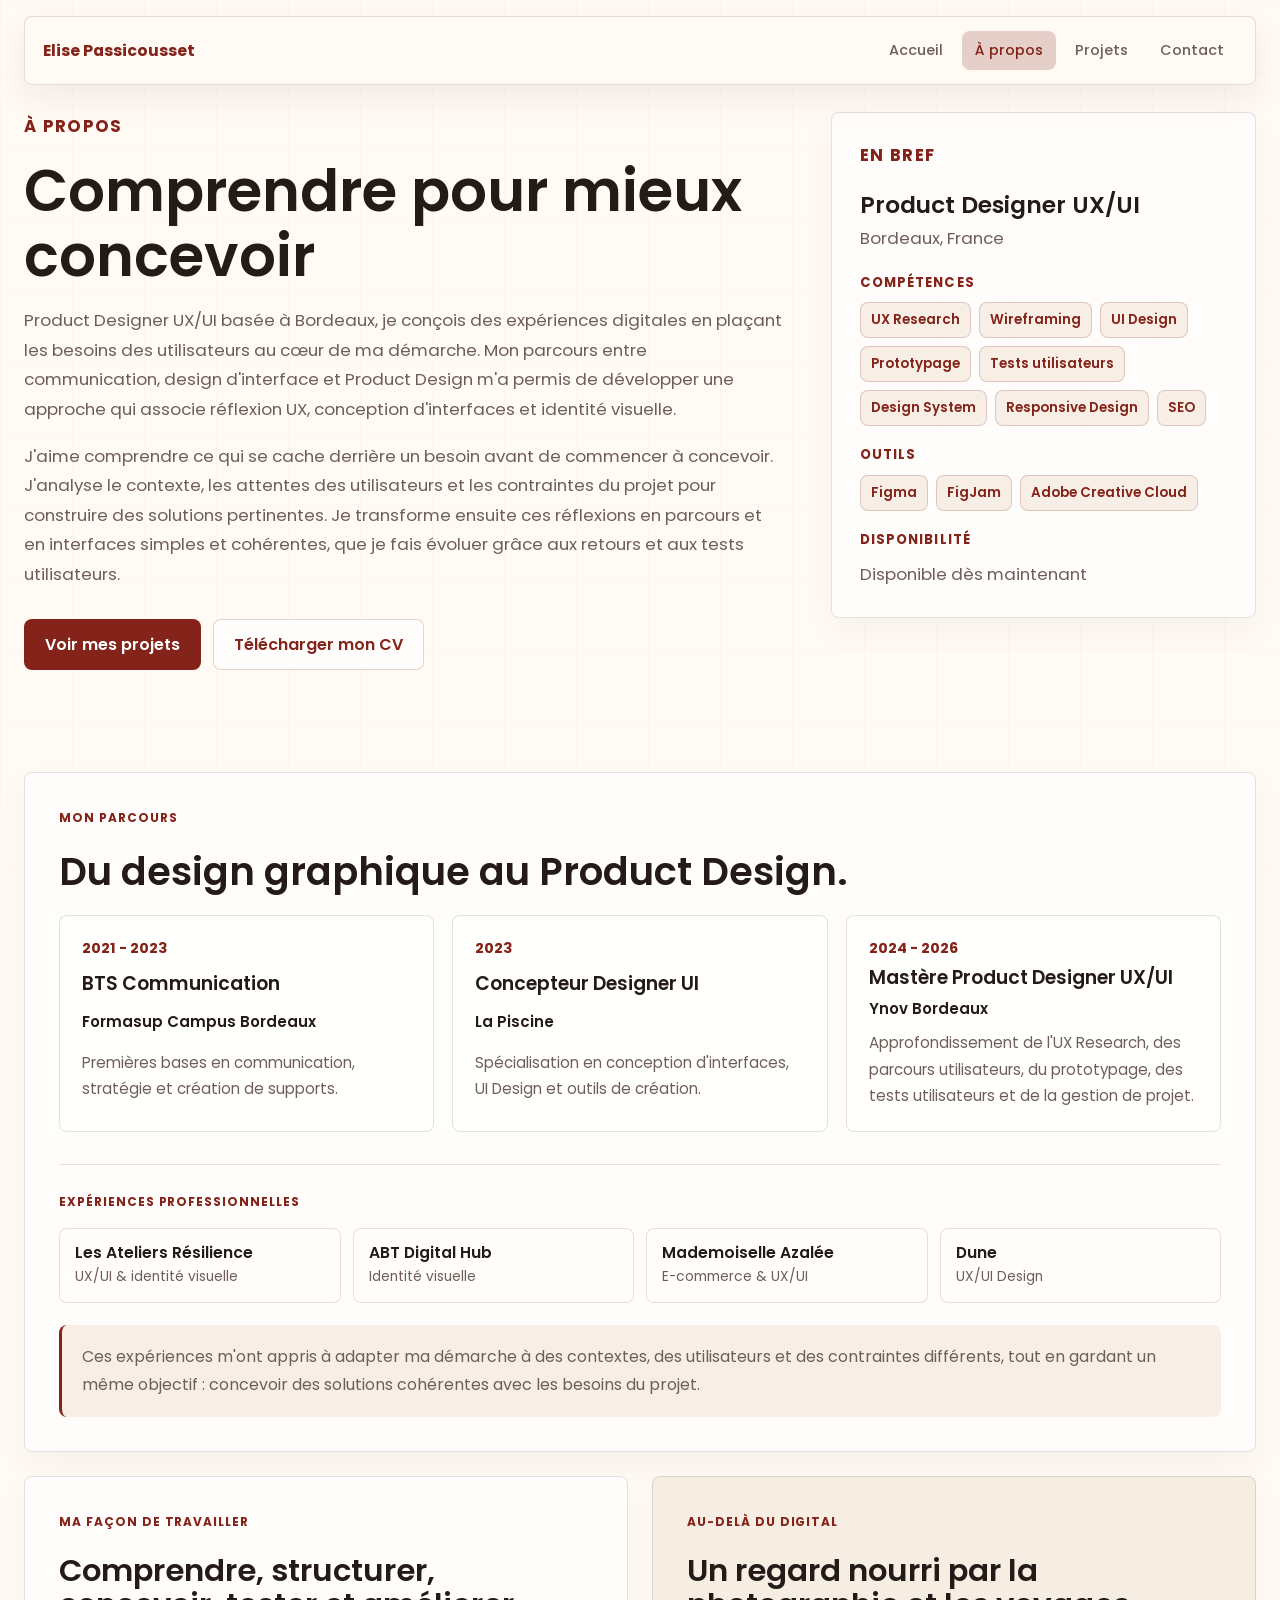
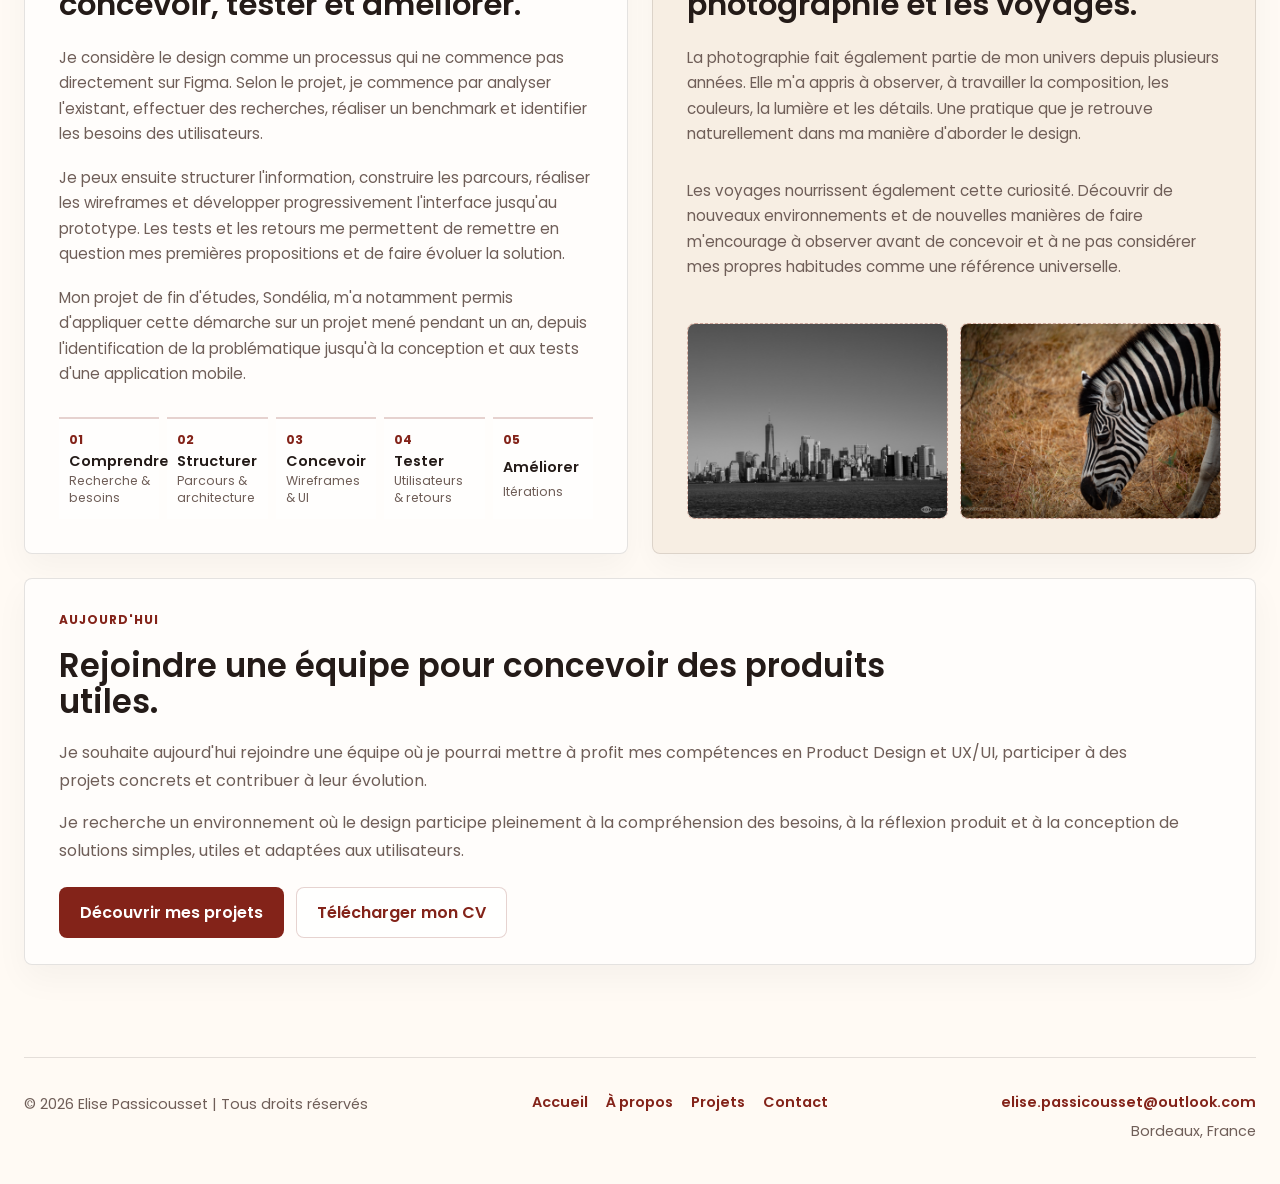
==== commit 32b74f44: "Add about personal photos" ====
--- a/about.html
+++ b/about.html
@@ -180,8 +180,12 @@
             </p>
           </div>
           <div class="personal-photo-grid" aria-label="Photographies personnelles à ajouter">
-            <div><span>Photo 1</span></div>
-            <div><span>Photo 2</span></div>
+            <div>
+              <img src="assets/images/about-nyc.jpg" alt="Vue de New York en noir et blanc">
+            </div>
+            <div>
+              <img src="assets/images/about-zebre.jpg" alt="Zèbre photographié au Sénégal">
+            </div>
           </div>
         </article>
 
--- a/assets/css/styles.css
+++ b/assets/css/styles.css
@@ -679,7 +679,23 @@
 }
 
 .about-current-card {
+  gap: 18px;
+  padding-top: 30px;
   padding-bottom: 26px;
+}
+
+.about-current-card h2 {
+  max-width: 900px;
+  font-size: clamp(1.55rem, 2.55vw, 2.75rem);
+}
+
+.about-current-card .content-stack {
+  max-width: 1120px;
+  gap: 14px;
+}
+
+.about-current-card .actions {
+  margin-top: 4px;
 }
 
 .about-highlight {
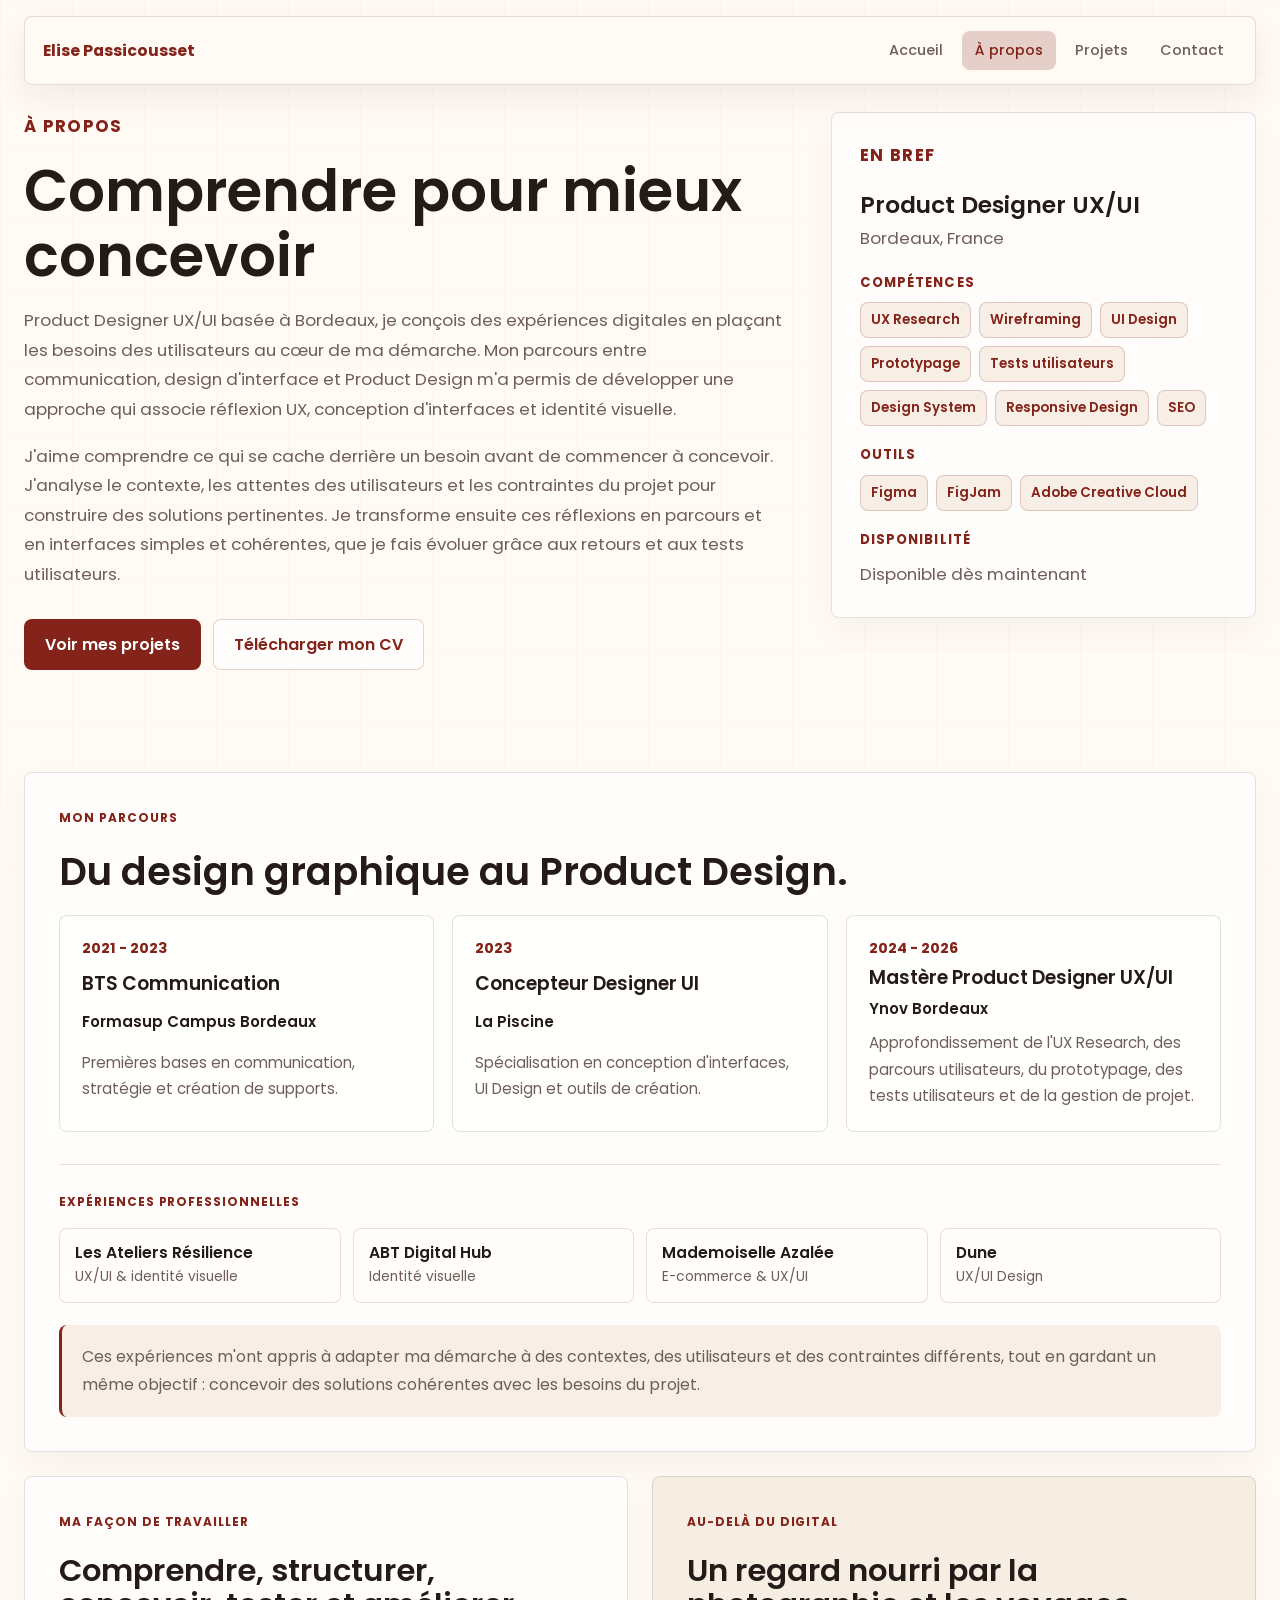
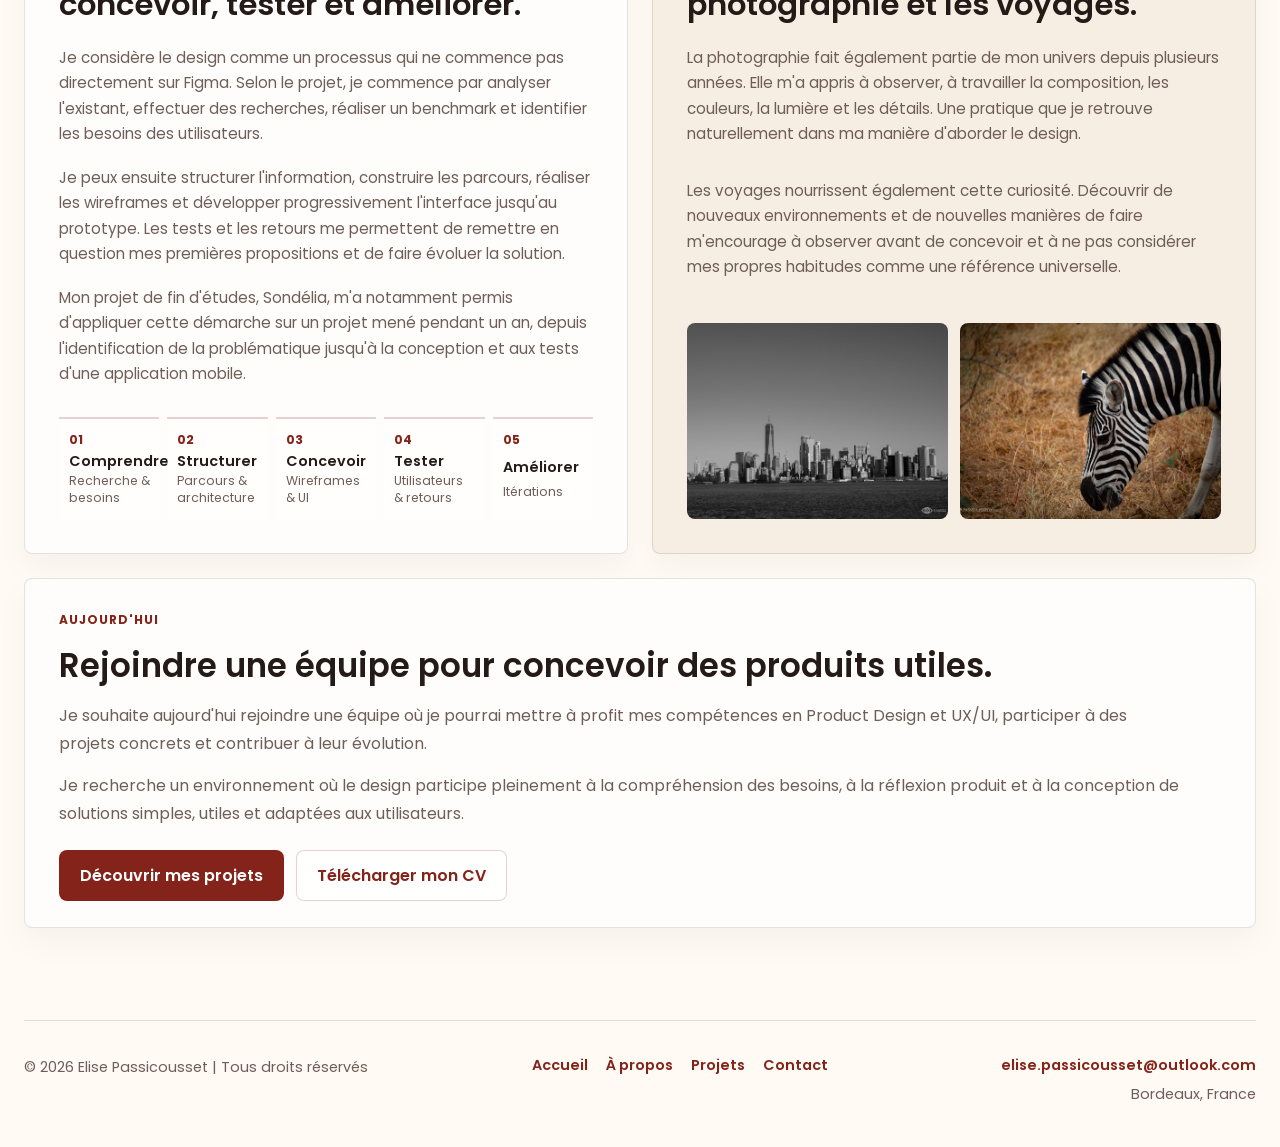
==== commit 10dabf14: "Refine homepage Product Designer positioning and project summaries" ====
--- a/about.html
+++ b/about.html
@@ -3,7 +3,7 @@
   <head>
     <meta charset="utf-8">
     <meta name="viewport" content="width=device-width, initial-scale=1">
-    <meta name="description" content="À propos d'Elise Passicousset, UX/UI Designer junior.">
+    <meta name="description" content="À propos d'Elise Passicousset, Product Designer UX/UI.">
     <title>À propos | Elise Passicousset</title>
     <link rel="preconnect" href="https://fonts.googleapis.com">
     <link rel="preconnect" href="https://fonts.gstatic.com" crossorigin>
--- a/assets/css/styles.css
+++ b/assets/css/styles.css
@@ -576,7 +576,6 @@
   place-items: center;
   width: 100%;
   aspect-ratio: 4 / 3;
-  border: 1px dashed rgba(131, 35, 25, 0.34);
   border-radius: var(--radius);
   background:
     linear-gradient(135deg, rgba(131, 35, 25, 0.08), rgba(255, 250, 244, 0.74)),
@@ -685,7 +684,7 @@
 }
 
 .about-current-card h2 {
-  max-width: 900px;
+  max-width: none;
   font-size: clamp(1.55rem, 2.55vw, 2.75rem);
 }
 
@@ -802,6 +801,12 @@
   font-size: clamp(1.35rem, 2vw, 1.75rem);
 }
 
+.project-preview-description {
+  color: var(--muted);
+  font-size: 0.88rem;
+  line-height: 1.6;
+}
+
 .project-meta,
 .project-detail-meta {
   display: flex;
@@ -850,6 +855,11 @@
   background: var(--beige);
 }
 
+.home-contact-cta {
+  padding-top: 48px;
+  padding-bottom: 48px;
+}
+
 .page-hero,
 .project-detail-hero {
   display: grid;
@@ -862,9 +872,8 @@
 }
 
 .projects-hero {
-  justify-items: center;
   padding-bottom: 62px;
-  text-align: center;
+  text-align: left;
 }
 
 .projects-hero h1 {
@@ -929,7 +938,6 @@
   font-weight: 500;
 }
 
-.contact-form,
 .contact-card,
 .project-detail-grid article {
   border: 1px solid var(--line);
@@ -938,67 +946,108 @@
   box-shadow: 0 12px 32px rgba(36, 27, 24, 0.05);
 }
 
-.contact-form {
-  display: grid;
-  gap: 18px;
+.contact-hero {
+  padding-bottom: 28px;
+}
+
+.contact-hero h1 {
+  max-width: none;
+  font-size: clamp(2rem, 3.8vw, 3.35rem);
+}
+
+.contact-hero p {
+  max-width: 1120px;
+}
+
+.contact-layout {
+  align-items: stretch;
+  padding-top: 28px;
+  padding-bottom: 56px;
+}
+
+.contact-layout-single {
+  display: grid;
+  grid-template-columns: 1fr;
+  max-width: 980px;
+  margin-left: max(24px, calc((100vw - var(--max-width)) / 2));
+  margin-right: auto;
+}
+
+.contact-card {
+  display: grid;
+  align-content: space-between;
+  gap: 26px;
+  height: 100%;
   padding: 28px;
 }
 
-.contact-form label {
-  display: grid;
-  gap: 8px;
-  color: var(--ink);
-  font-size: 0.92rem;
-  font-weight: 600;
-}
-
-.contact-form input,
-.contact-form textarea {
-  width: 100%;
-  border: 1px solid rgba(36, 27, 24, 0.18);
-  border-radius: var(--radius);
-  padding: 13px 14px;
-  color: var(--ink);
-  background: var(--paper);
-  font: inherit;
-  transition: border-color 180ms ease, box-shadow 180ms ease;
-}
-
-.contact-form input:focus,
-.contact-form textarea:focus {
-  border-color: var(--red);
-  box-shadow: 0 0 0 4px var(--red-soft);
-  outline: none;
-}
-
-.contact-card {
-  align-self: start;
-  display: grid;
-  gap: 22px;
-  padding: 28px;
+.contact-card-main {
+  gap: 28px;
+  padding: 34px;
+}
+
+.contact-profile {
+  display: grid;
+  gap: 6px;
+}
+
+.contact-profile h2 {
+  max-width: none;
+  font-size: clamp(1.45rem, 2.4vw, 2rem);
+}
+
+.contact-profile p {
+  line-height: 1.5;
+}
+
+.contact-email {
+  display: grid;
+  gap: 6px;
+  padding-top: 22px;
+  border-top: 1px solid var(--line);
+}
+
+.contact-email > p {
+  color: var(--red);
+  font-size: 0.82rem;
+  font-weight: 700;
+  letter-spacing: 0.08em;
+  text-transform: uppercase;
 }
 
 .email-link {
   color: var(--red);
-  font-size: clamp(1.15rem, 2vw, 1.5rem);
+  font-size: clamp(1.05rem, 1.7vw, 1.32rem);
   font-weight: 600;
   overflow-wrap: anywhere;
 }
 
 .social-links {
   display: grid;
-  gap: 10px;
+  gap: 0;
 }
 
 .social-links a {
-  padding: 12px 0;
+  display: flex;
+  align-items: center;
+  justify-content: space-between;
+  gap: 16px;
+  padding: 14px 0;
   border-bottom: 1px solid var(--line);
   color: var(--muted);
   font-weight: 500;
+  transition: color 180ms ease, padding-left 180ms ease;
+}
+
+.social-links a::after {
+  content: "→";
+  color: var(--red);
+  font-weight: 700;
 }
 
 .social-links a:hover {
   color: var(--red);
+  padding-left: 4px;
 }
 
 .project-detail-image {
@@ -1229,6 +1278,11 @@
     min-height: auto;
   }
 
+  .contact-card {
+    align-content: start;
+    height: auto;
+  }
+
   .hero-visual {
     min-height: 420px;
   }
@@ -1415,6 +1469,11 @@
     padding: 36px 22px;
   }
 
+  .home-contact-cta {
+    padding-top: 30px;
+    padding-bottom: 30px;
+  }
+
   .page-hero,
   .project-detail-hero {
     padding-top: 84px;
@@ -1441,7 +1500,6 @@
     padding-left: 14px;
   }
 
-  .contact-form,
   .contact-card,
   .project-detail-grid article {
     padding: 20px;
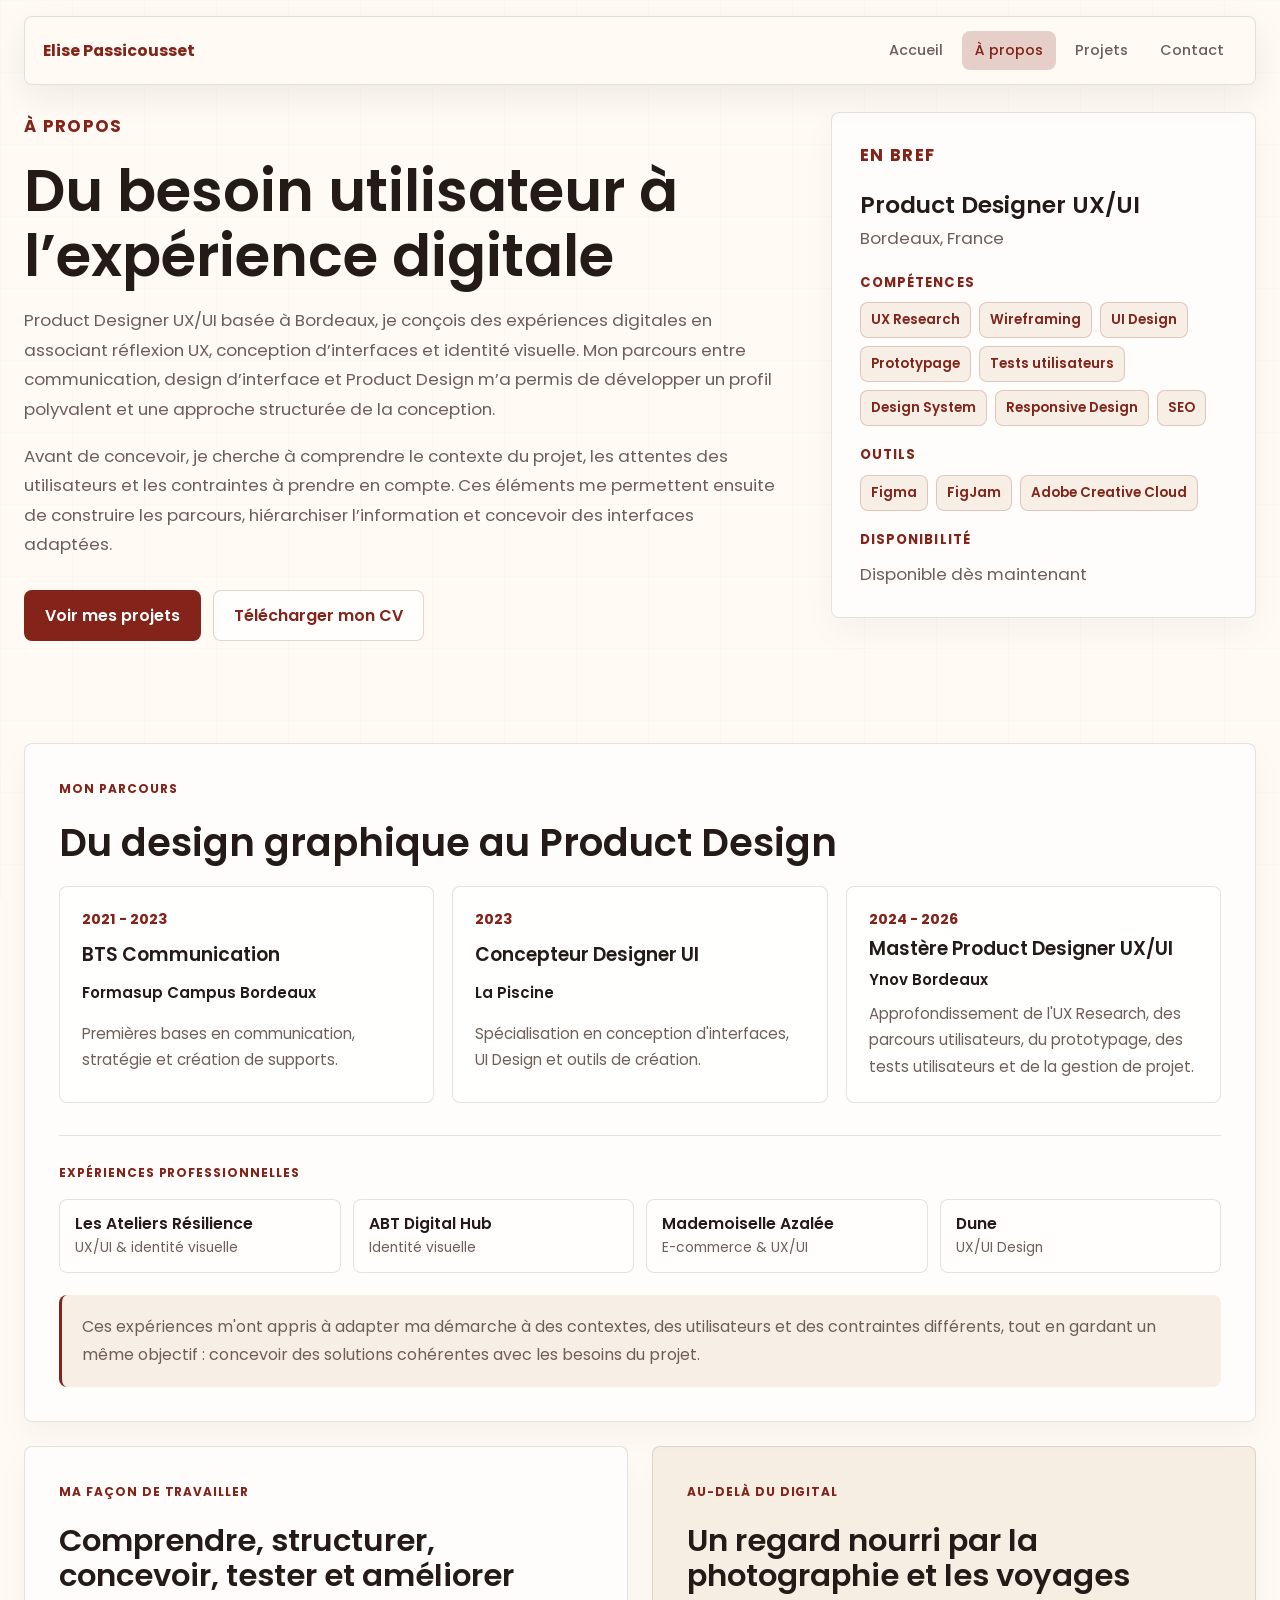
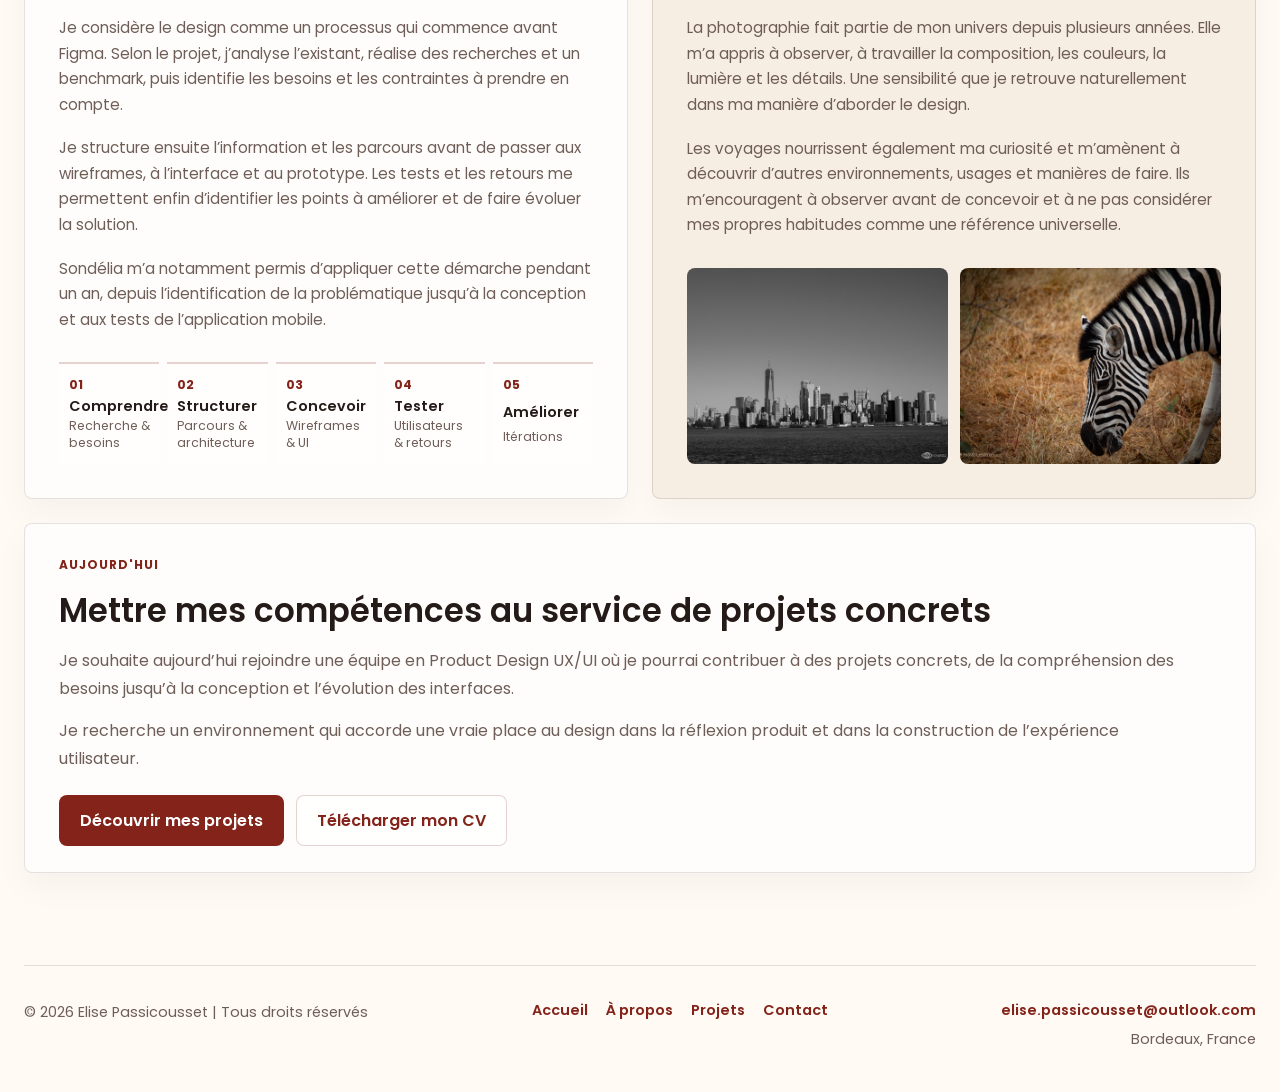
==== commit 70308ea7: "Refresh portfolio copy and remove trailing periods from headings" ====
--- a/about.html
+++ b/about.html
@@ -29,12 +29,12 @@
       <section class="page-hero about-hero">
         <div class="about-hero-copy">
           <p class="eyebrow">À propos</p>
-          <h1>Comprendre pour mieux concevoir</h1>
+          <h1>Du besoin utilisateur à l’expérience digitale</h1>
           <p>
-            Product Designer UX/UI basée à Bordeaux, je conçois des expériences digitales en plaçant les besoins des utilisateurs au cœur de ma démarche. Mon parcours entre communication, design d'interface et Product Design m'a permis de développer une approche qui associe réflexion UX, conception d'interfaces et identité visuelle.
+            Product Designer UX/UI basée à Bordeaux, je conçois des expériences digitales en associant réflexion UX, conception d’interfaces et identité visuelle. Mon parcours entre communication, design d’interface et Product Design m’a permis de développer un profil polyvalent et une approche structurée de la conception.
           </p>
           <p>
-            J'aime comprendre ce qui se cache derrière un besoin avant de commencer à concevoir. J'analyse le contexte, les attentes des utilisateurs et les contraintes du projet pour construire des solutions pertinentes. Je transforme ensuite ces réflexions en parcours et en interfaces simples et cohérentes, que je fais évoluer grâce aux retours et aux tests utilisateurs.
+            Avant de concevoir, je cherche à comprendre le contexte du projet, les attentes des utilisateurs et les contraintes à prendre en compte. Ces éléments me permettent ensuite de construire les parcours, hiérarchiser l’information et concevoir des interfaces adaptées.
           </p>
           <div class="actions">
             <a class="btn btn-primary" href="projects.html">Voir mes projets</a>
@@ -78,7 +78,7 @@
       <section class="section about-layout">
         <article class="about-card about-card-large">
           <p class="eyebrow">Mon parcours</p>
-          <h2>Du design graphique au Product Design.</h2>
+          <h2>Du design graphique au Product Design</h2>
           <div class="about-timeline" aria-label="Formations">
             <div class="timeline-item">
               <span class="timeline-date">2021 - 2023</span>
@@ -127,16 +127,16 @@
 
         <article class="about-card about-split-card about-process-card">
           <p class="eyebrow">Ma façon de travailler</p>
-          <h2>Comprendre, structurer, concevoir, tester et améliorer.</h2>
+          <h2>Comprendre, structurer, concevoir, tester et améliorer</h2>
           <div class="content-stack">
             <p>
-              Je considère le design comme un processus qui ne commence pas directement sur Figma. Selon le projet, je commence par analyser l'existant, effectuer des recherches, réaliser un benchmark et identifier les besoins des utilisateurs.
-            </p>
-            <p>
-              Je peux ensuite structurer l'information, construire les parcours, réaliser les wireframes et développer progressivement l'interface jusqu'au prototype. Les tests et les retours me permettent de remettre en question mes premières propositions et de faire évoluer la solution.
-            </p>
-            <p>
-              Mon projet de fin d'études, Sondélia, m'a notamment permis d'appliquer cette démarche sur un projet mené pendant un an, depuis l'identification de la problématique jusqu'à la conception et aux tests d'une application mobile.
+              Je considère le design comme un processus qui commence avant Figma. Selon le projet, j’analyse l’existant, réalise des recherches et un benchmark, puis identifie les besoins et les contraintes à prendre en compte.
+            </p>
+            <p>
+              Je structure ensuite l’information et les parcours avant de passer aux wireframes, à l’interface et au prototype. Les tests et les retours me permettent enfin d’identifier les points à améliorer et de faire évoluer la solution.
+            </p>
+            <p>
+              Sondélia m’a notamment permis d’appliquer cette démarche pendant un an, depuis l’identification de la problématique jusqu’à la conception et aux tests de l’application mobile.
             </p>
           </div>
           <div class="process-steps" aria-label="Processus de travail">
@@ -170,13 +170,13 @@
 
         <article class="about-card about-highlight about-split-card about-personal-card">
           <p class="eyebrow">Au-delà du digital</p>
-          <h2>Un regard nourri par la photographie et les voyages.</h2>
+          <h2>Un regard nourri par la photographie et les voyages</h2>
           <div class="content-stack">
             <p>
-              La photographie fait également partie de mon univers depuis plusieurs années. Elle m'a appris à observer, à travailler la composition, les couleurs, la lumière et les détails. Une pratique que je retrouve naturellement dans ma manière d'aborder le design.
-            </p>
-            <p>
-              Les voyages nourrissent également cette curiosité. Découvrir de nouveaux environnements et de nouvelles manières de faire m'encourage à observer avant de concevoir et à ne pas considérer mes propres habitudes comme une référence universelle.
+              La photographie fait partie de mon univers depuis plusieurs années. Elle m’a appris à observer, à travailler la composition, les couleurs, la lumière et les détails. Une sensibilité que je retrouve naturellement dans ma manière d’aborder le design.
+            </p>
+            <p>
+              Les voyages nourrissent également ma curiosité et m’amènent à découvrir d’autres environnements, usages et manières de faire. Ils m’encouragent à observer avant de concevoir et à ne pas considérer mes propres habitudes comme une référence universelle.
             </p>
           </div>
           <div class="personal-photo-grid" aria-label="Photographies personnelles à ajouter">
@@ -191,13 +191,13 @@
 
         <article class="about-card about-card-large about-current-card">
           <p class="eyebrow">Aujourd'hui</p>
-          <h2>Rejoindre une équipe pour concevoir des produits utiles.</h2>
+          <h2>Mettre mes compétences au service de projets concrets</h2>
           <div class="content-stack">
             <p>
-              Je souhaite aujourd'hui rejoindre une équipe où je pourrai mettre à profit mes compétences en Product Design et UX/UI, participer à des projets concrets et contribuer à leur évolution.
-            </p>
-            <p>
-              Je recherche un environnement où le design participe pleinement à la compréhension des besoins, à la réflexion produit et à la conception de solutions simples, utiles et adaptées aux utilisateurs.
+              Je souhaite aujourd’hui rejoindre une équipe en Product Design UX/UI où je pourrai contribuer à des projets concrets, de la compréhension des besoins jusqu’à la conception et l’évolution des interfaces.
+            </p>
+            <p>
+              Je recherche un environnement qui accorde une vraie place au design dans la réflexion produit et dans la construction de l’expérience utilisateur.
             </p>
           </div>
           <div class="actions">
--- a/assets/css/styles.css
+++ b/assets/css/styles.css
@@ -855,9 +855,169 @@
   background: var(--beige);
 }
 
-.home-contact-cta {
-  padding-top: 48px;
+.section.home-projects {
+  padding-top: 32px;
   padding-bottom: 48px;
+}
+
+.home-section-heading {
+  display: grid;
+  gap: 14px;
+}
+
+.home-section-heading h2 {
+  max-width: 980px;
+  font-size: 2.4rem;
+  line-height: 1.25;
+}
+
+.home-project-featured {
+  display: grid;
+  grid-template-columns: minmax(0, 3fr) minmax(0, 2fr);
+  align-items: center;
+  gap: 36px;
+  margin-top: 28px;
+}
+
+.home-project-image {
+  display: block;
+  min-width: 0;
+  width: 100%;
+  aspect-ratio: 16 / 9;
+  max-height: 360px;
+  overflow: hidden;
+  border: 1px solid var(--line);
+  border-radius: var(--radius);
+  background: var(--white);
+}
+
+.home-project-image:focus-visible {
+  outline: 2px solid var(--red);
+  outline-offset: 6px;
+}
+
+.home-project-image img {
+  display: block;
+  width: 100%;
+  height: 100%;
+  object-fit: cover;
+  object-position: top;
+  transition: transform 180ms ease;
+}
+
+.home-project-image:hover img {
+  transform: scale(1.02);
+}
+
+.home-project-content {
+  display: grid;
+  min-width: 0;
+  align-content: center;
+  justify-items: start;
+  gap: 16px;
+}
+
+.home-project-content h3 {
+  font-size: 2rem;
+}
+
+.home-project-featured .eyebrow {
+  font-size: 0.75rem;
+  letter-spacing: 0;
+}
+
+.section.home-approach {
+  display: grid;
+  justify-items: start;
+  gap: 24px;
+  width: 100%;
+  padding: 48px max(24px, calc((100% - var(--max-width)) / 2));
+  background: var(--beige-soft);
+}
+
+.home-approach-copy {
+  max-width: 920px;
+}
+
+.home-process {
+  display: grid;
+  grid-template-columns: repeat(5, minmax(0, 1fr));
+  gap: 24px;
+  width: 100%;
+  margin: 4px 0;
+  padding: 0;
+  list-style: none;
+}
+
+.home-process li {
+  display: grid;
+  gap: 10px;
+  padding-top: 14px;
+  border-top: 1px solid var(--red-soft);
+}
+
+.home-process span {
+  color: var(--red);
+  font-size: 0.85rem;
+  font-weight: 600;
+}
+
+.home-process strong {
+  font-size: 1.05rem;
+  font-weight: 500;
+}
+
+.section.home-opportunity {
+  display: grid;
+  justify-items: start;
+  gap: 24px;
+  padding-top: 56px;
+  padding-bottom: 56px;
+}
+
+.home-opportunity > p {
+  max-width: 880px;
+}
+
+.home-opportunity .actions {
+  margin-top: 4px;
+}
+
+.home-opportunity .btn:disabled {
+  opacity: 0.55;
+  cursor: not-allowed;
+}
+
+@media (max-width: 900px) {
+  .home-project-featured {
+    grid-template-columns: 1fr;
+    gap: 24px;
+  }
+
+  .home-process {
+    gap: 16px;
+  }
+}
+
+@media (max-width: 600px) {
+  .home-section-heading h2 {
+    font-size: 1.8rem;
+  }
+
+  .home-process {
+    grid-template-columns: repeat(2, minmax(0, 1fr));
+    gap: 20px;
+  }
+
+  .section.home-approach {
+    padding-top: 36px;
+    padding-bottom: 36px;
+  }
+
+  .section.home-opportunity {
+    padding-top: 40px;
+    padding-bottom: 40px;
+  }
 }
 
 .page-hero,
@@ -1469,11 +1629,6 @@
     padding: 36px 22px;
   }
 
-  .home-contact-cta {
-    padding-top: 30px;
-    padding-bottom: 30px;
-  }
-
   .page-hero,
   .project-detail-hero {
     padding-top: 84px;
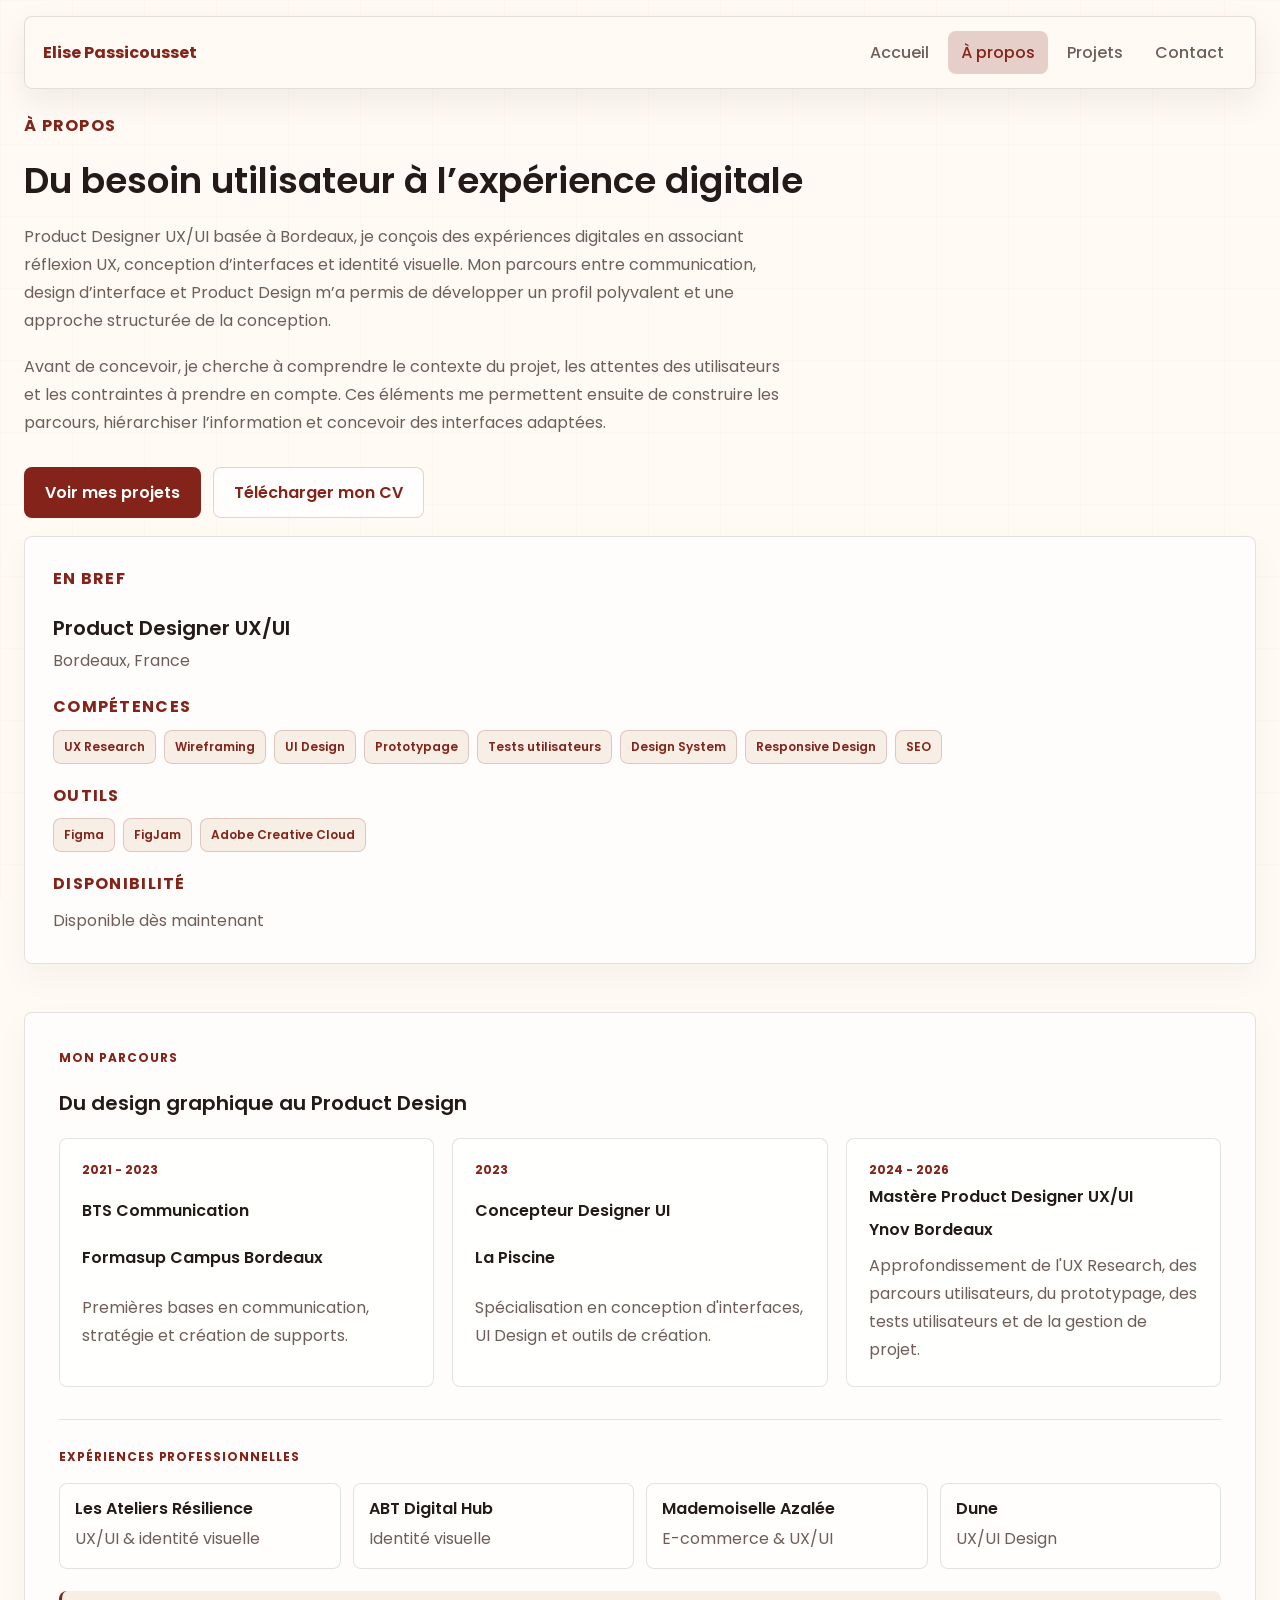
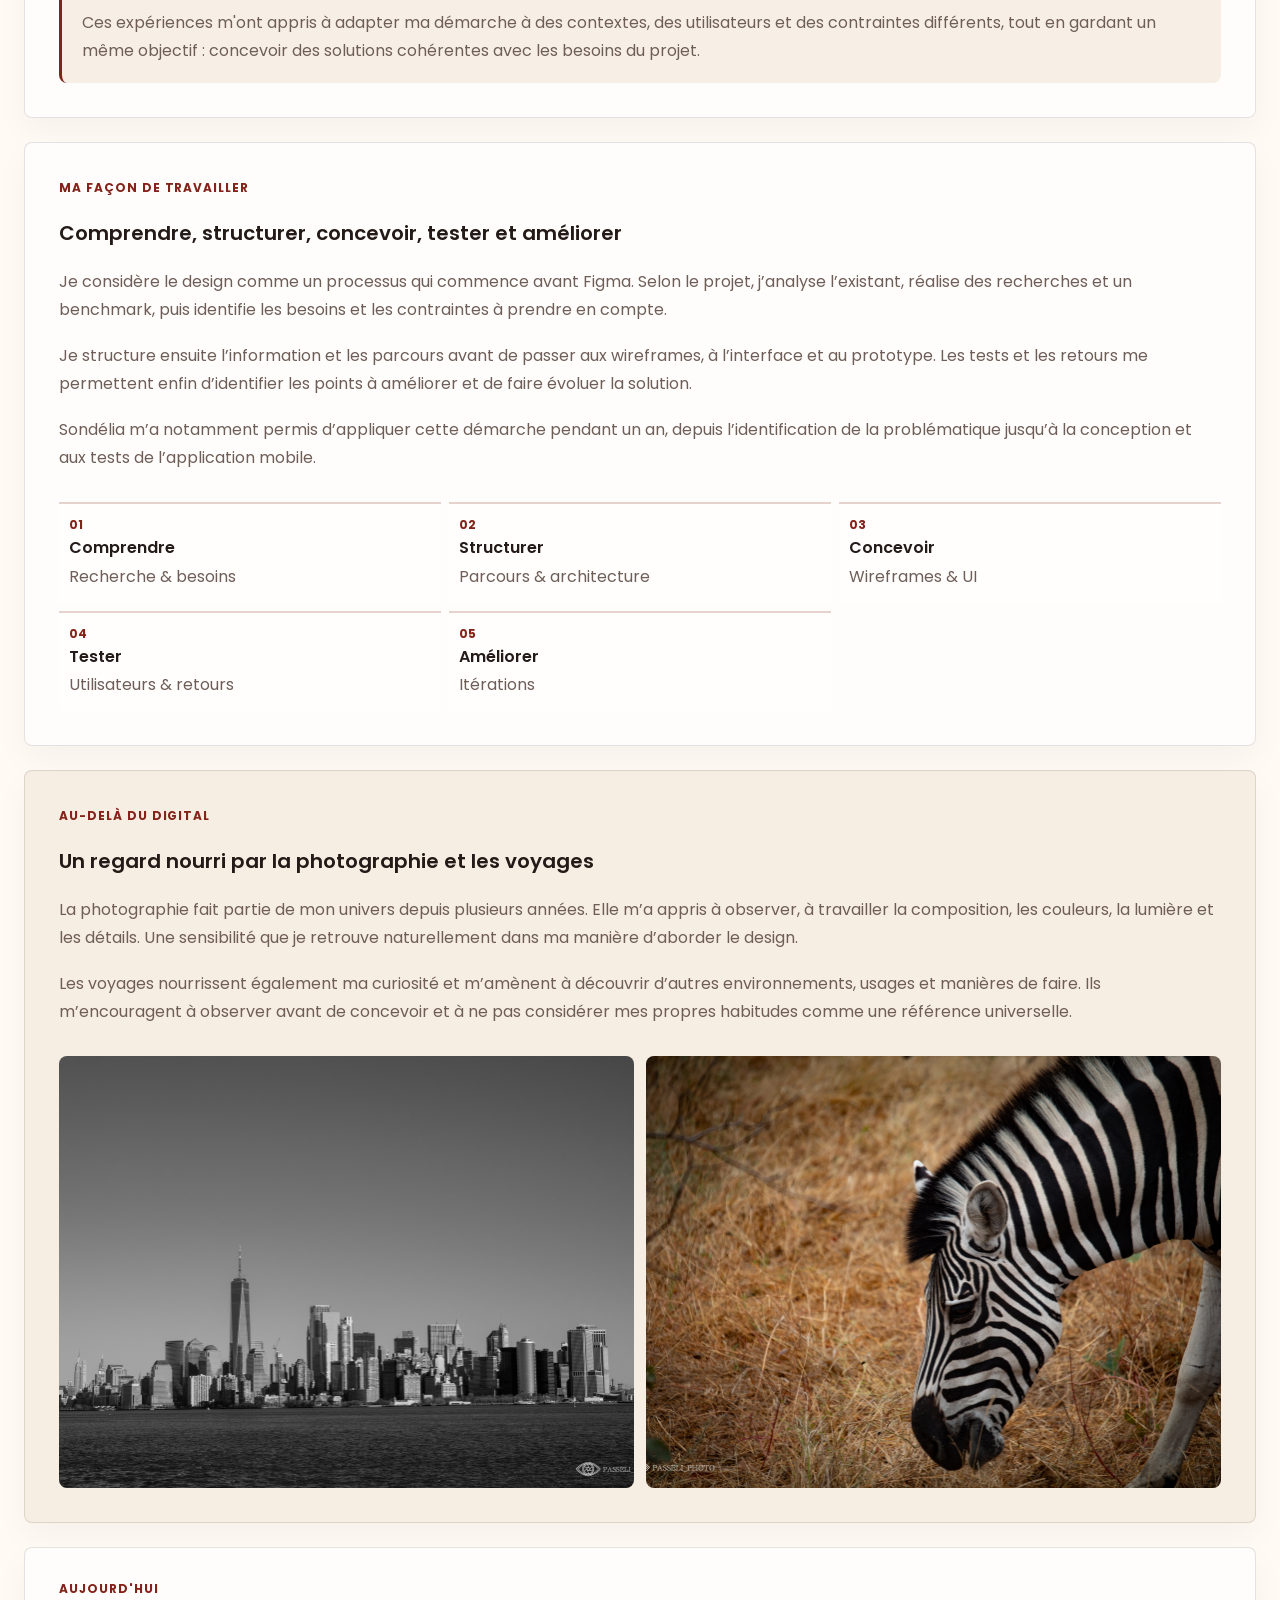
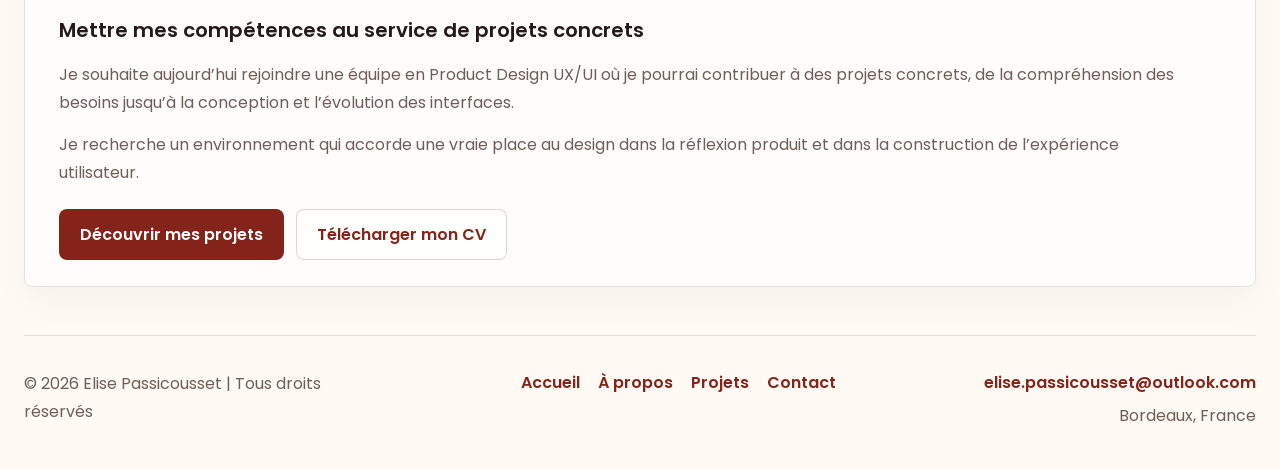
==== commit ec869424: "Connect CV download buttons to supplied PDF" ====
--- a/about.html
+++ b/about.html
@@ -38,7 +38,7 @@
           </p>
           <div class="actions">
             <a class="btn btn-primary" href="projects.html">Voir mes projets</a>
-            <a class="btn btn-secondary" href="#" aria-disabled="true">Télécharger mon CV</a>
+            <a class="btn btn-secondary" href="assets/cv-elise-passicousset.pdf" download="CV Elise Passicousset.pdf">Télécharger mon CV</a>
           </div>
         </div>
         <aside class="about-summary-card" aria-label="En bref">
@@ -202,7 +202,7 @@
           </div>
           <div class="actions">
             <a class="btn btn-primary" href="projects.html">Découvrir mes projets</a>
-            <a class="btn btn-secondary" href="#" aria-disabled="true">Télécharger mon CV</a>
+            <a class="btn btn-secondary" href="assets/cv-elise-passicousset.pdf" download="CV Elise Passicousset.pdf">Télécharger mon CV</a>
           </div>
         </article>
       </section>
--- a/assets/css/styles.css
+++ b/assets/css/styles.css
@@ -11,6 +11,12 @@
   --shadow: 0 20px 50px rgba(36, 27, 24, 0.08);
   --radius: 8px;
   --max-width: 1320px;
+  --font-h1: 2.25rem;
+  --font-h2: 1.25rem;
+  --font-h3: 1rem;
+  --font-body: 1rem;
+  --font-label: 0.75rem;
+  --font-role: 1.25rem;
 }
 
 * {
@@ -27,6 +33,7 @@
   color: var(--ink);
   background: var(--paper);
   font-family: "Poppins", Arial, sans-serif;
+  font-size: var(--font-body);
   font-weight: 400;
 }
 
@@ -64,22 +71,29 @@
 h3 {
   color: var(--ink);
   font-weight: 600;
-  line-height: 1.12;
+  line-height: 1.3;
   letter-spacing: 0;
 }
 
 h1 {
-  max-width: 980px;
-  font-size: clamp(2.6rem, 6vw, 5.7rem);
+  max-width: none;
+  font-size: var(--font-h1);
 }
 
 h2 {
-  max-width: 760px;
-  font-size: clamp(2rem, 4vw, 3.6rem);
+  max-width: none;
+  font-size: var(--font-h2);
 }
 
 h3 {
-  font-size: 1.25rem;
+  font-size: var(--font-h3);
+}
+
+button,
+input,
+textarea,
+select {
+  font: inherit;
 }
 
 .site-header {
@@ -104,7 +118,7 @@
 
 .brand {
   color: var(--red);
-  font-size: 0.98rem;
+  font-size: var(--font-body);
   font-weight: 700;
 }
 
@@ -119,7 +133,7 @@
   padding: 9px 13px;
   border-radius: var(--radius);
   color: var(--muted);
-  font-size: 0.9rem;
+  font-size: var(--font-body);
   font-weight: 500;
   transition: background 180ms ease, color 180ms ease;
 }
@@ -157,13 +171,13 @@
 }
 
 .section {
-  padding: 92px 0;
+  padding: 48px 0;
 }
 
 .section-light {
   width: 100%;
   max-width: none;
-  padding: 92px max(16px, calc((100vw - var(--max-width)) / 2));
+  padding: 48px max(16px, calc((100vw - var(--max-width)) / 2));
   background: var(--beige-soft);
 }
 
@@ -176,9 +190,9 @@
   grid-template-columns: minmax(0, 1.1fr) minmax(300px, 420px);
   gap: 72px;
   align-items: center;
-  min-height: calc(100vh - 96px);
+  min-height: auto;
   padding-top: 64px;
-  padding-bottom: 56px;
+  padding-bottom: 32px;
 }
 
 .home-hero {
@@ -192,7 +206,7 @@
 
 .hero-title {
   color: var(--red);
-  font-size: clamp(1.35rem, 2.4vw, 2rem);
+  font-size: var(--font-role);
   font-weight: 500;
 }
 
@@ -200,7 +214,7 @@
 .page-hero p,
 .project-detail-hero p {
   max-width: 680px;
-  font-size: 1.05rem;
+  font-size: var(--font-body);
 }
 
 .hero-visual {
@@ -237,6 +251,25 @@
   object-position: 50% 42%;
 }
 
+@media (min-width: 941px) {
+  .home-hero {
+    align-content: center;
+  }
+
+  .home-hero .hero-photo-wrap {
+    contain: size;
+    width: auto;
+    max-width: 100%;
+    height: 100%;
+    aspect-ratio: 21 / 25;
+  }
+
+  .home-hero .hero-photo {
+    position: absolute;
+    inset: 0;
+  }
+}
+
 .hero-visual::before {
   content: "";
   position: absolute;
@@ -260,7 +293,7 @@
 
 .visual-panel span {
   color: var(--red);
-  font-size: clamp(3rem, 8vw, 7rem);
+  font-size: var(--font-h1);
   font-weight: 700;
 }
 
@@ -290,13 +323,13 @@
   border-radius: var(--radius);
   color: var(--red);
   background: rgba(255, 250, 244, 0.72);
-  font-size: 0.9rem;
+  font-size: var(--font-body);
   font-weight: 500;
 }
 
 .eyebrow {
   color: var(--red);
-  font-size: 0.75rem;
+  font-size: var(--font-label);
   font-weight: 700;
   letter-spacing: 0.08em;
   text-transform: uppercase;
@@ -317,6 +350,7 @@
   padding: 12px 20px;
   border: 1px solid transparent;
   border-radius: var(--radius);
+  font-size: var(--font-body);
   font-weight: 600;
   transition: transform 180ms ease, background 180ms ease, border-color 180ms ease, color 180ms ease;
 }
@@ -411,13 +445,13 @@
 .wide-text {
   max-width: 880px;
   margin: 22px 0;
-  font-size: 1.08rem;
+  font-size: var(--font-body);
 }
 
 .section-heading {
   display: grid;
   gap: 12px;
-  margin-bottom: 34px;
+  margin-bottom: 24px;
 }
 
 .about-hero {
@@ -434,8 +468,7 @@
 }
 
 .about-hero h1 {
-  max-width: 920px;
-  font-size: clamp(2.35rem, 5vw, 3.6rem);
+  max-width: none;
 }
 
 .about-hero-copy p {
@@ -456,13 +489,11 @@
 .about-summary-card h2 {
   max-width: none;
   margin-bottom: 6px;
-  font-size: 1.45rem;
 }
 
 .about-summary-card h3 {
   margin-bottom: 12px;
   color: var(--red);
-  font-size: 0.82rem;
   font-weight: 700;
   letter-spacing: 0.08em;
   text-transform: uppercase;
@@ -484,7 +515,7 @@
   border-radius: var(--radius);
   color: var(--red);
   background: var(--beige-soft);
-  font-size: 0.84rem;
+  font-size: var(--font-label);
   font-weight: 600;
 }
 
@@ -492,7 +523,7 @@
   display: grid;
   grid-template-columns: minmax(0, 1fr) minmax(0, 1fr);
   gap: 24px;
-  padding-top: 48px;
+  padding-top: 24px;
 }
 
 .about-card {
@@ -512,8 +543,7 @@
 }
 
 .about-card h2 {
-  max-width: 980px;
-  font-size: clamp(1.65rem, 3vw, 3.2rem);
+  max-width: none;
 }
 
 .about-split-card {
@@ -521,19 +551,18 @@
   height: 100%;
 }
 
-.about-split-card h2 {
-  font-size: clamp(1.45rem, 2.4vw, 2.25rem);
-}
-
 .about-split-card .content-stack p {
-  font-size: 0.95rem;
-  line-height: 1.68;
+  font-size: var(--font-body);
+}
+
+.about-split-card .content-stack {
+  align-content: start;
 }
 
 .process-steps {
   align-self: end;
   display: grid;
-  grid-template-columns: repeat(5, minmax(0, 1fr));
+  grid-template-columns: repeat(3, minmax(0, 1fr));
   gap: 8px;
   margin-top: 8px;
 }
@@ -549,18 +578,16 @@
 
 .process-steps span {
   color: var(--red);
-  font-size: 0.78rem;
+  font-size: var(--font-label);
   font-weight: 700;
 }
 
 .process-steps h3 {
   margin-bottom: 0;
-  font-size: 0.9rem;
 }
 
 .process-steps p {
-  font-size: 0.78rem;
-  line-height: 1.35;
+  font-size: var(--font-body);
 }
 
 .personal-photo-grid {
@@ -591,7 +618,7 @@
 
 .personal-photo-grid span {
   color: var(--red);
-  font-size: 0.78rem;
+  font-size: var(--font-label);
   font-weight: 700;
   letter-spacing: 0.08em;
   text-transform: uppercase;
@@ -615,13 +642,12 @@
 
 .timeline-date {
   color: var(--red);
-  font-size: 0.9rem;
+  font-size: var(--font-label);
   font-weight: 700;
 }
 
 .timeline-item h3 {
   margin-bottom: 0;
-  font-size: 1.18rem;
 }
 
 .timeline-school {
@@ -630,7 +656,7 @@
 }
 
 .timeline-item p {
-  font-size: 0.94rem;
+  font-size: var(--font-body);
 }
 
 .about-experience {
@@ -659,13 +685,11 @@
 
 .experience-companies h3 {
   margin-bottom: 0;
-  font-size: 0.98rem;
   font-weight: 600;
 }
 
 .experience-companies p {
-  font-size: 0.86rem;
-  line-height: 1.45;
+  font-size: var(--font-body);
 }
 
 .about-note {
@@ -685,7 +709,6 @@
 
 .about-current-card h2 {
   max-width: none;
-  font-size: clamp(1.55rem, 2.55vw, 2.75rem);
 }
 
 .about-current-card .content-stack {
@@ -729,7 +752,7 @@
 .project-grid {
   display: grid;
   grid-template-columns: repeat(3, minmax(0, 1fr));
-  gap: 80px 70px;
+  gap: 48px 40px;
 }
 
 .project-grid-wide {
@@ -770,7 +793,7 @@
 .project-detail-image span {
   max-width: 14ch;
   color: var(--red);
-  font-size: clamp(1.4rem, 3vw, 2.4rem);
+  font-size: var(--font-h3);
   font-weight: 700;
   line-height: 1.08;
   text-align: center;
@@ -797,14 +820,9 @@
   padding: 0;
 }
 
-.project-card-body h3 {
-  font-size: clamp(1.35rem, 2vw, 1.75rem);
-}
-
 .project-preview-description {
   color: var(--muted);
-  font-size: 0.88rem;
-  line-height: 1.6;
+  font-size: var(--font-body);
 }
 
 .project-meta,
@@ -817,7 +835,7 @@
 
 .project-category {
   color: var(--red);
-  font-size: 0.76rem;
+  font-size: var(--font-label);
   font-weight: 700;
   letter-spacing: 0.06em;
   text-transform: uppercase;
@@ -830,18 +848,18 @@
   border-radius: var(--radius);
   color: var(--red);
   background: var(--paper);
-  font-size: 0.72rem;
+  font-size: var(--font-label);
   font-weight: 700;
 }
 
 .project-status-large {
-  font-size: 0.82rem;
+  font-size: var(--font-label);
 }
 
 .project-cta {
   align-self: end;
   color: var(--red);
-  font-size: 0.92rem;
+  font-size: var(--font-body);
   font-weight: 700;
 }
 
@@ -849,15 +867,15 @@
   display: grid;
   gap: 18px;
   justify-items: start;
-  margin-bottom: 80px;
+  margin-bottom: 40px;
   padding: 64px;
   border-radius: var(--radius);
   background: var(--beige);
 }
 
 .section.home-projects {
-  padding-top: 32px;
-  padding-bottom: 48px;
+  padding-top: 24px;
+  padding-bottom: 40px;
 }
 
 .home-section-heading {
@@ -866,9 +884,7 @@
 }
 
 .home-section-heading h2 {
-  max-width: 980px;
-  font-size: 2.4rem;
-  line-height: 1.25;
+  max-width: none;
 }
 
 .home-project-featured {
@@ -876,7 +892,7 @@
   grid-template-columns: minmax(0, 3fr) minmax(0, 2fr);
   align-items: center;
   gap: 36px;
-  margin-top: 28px;
+  margin-top: 24px;
 }
 
 .home-project-image {
@@ -917,12 +933,8 @@
   gap: 16px;
 }
 
-.home-project-content h3 {
-  font-size: 2rem;
-}
-
 .home-project-featured .eyebrow {
-  font-size: 0.75rem;
+  font-size: var(--font-label);
   letter-spacing: 0;
 }
 
@@ -931,7 +943,7 @@
   justify-items: start;
   gap: 24px;
   width: 100%;
-  padding: 48px max(24px, calc((100% - var(--max-width)) / 2));
+  padding: 40px max(24px, calc((100% - var(--max-width)) / 2));
   background: var(--beige-soft);
 }
 
@@ -958,12 +970,12 @@
 
 .home-process span {
   color: var(--red);
-  font-size: 0.85rem;
+  font-size: var(--font-label);
   font-weight: 600;
 }
 
 .home-process strong {
-  font-size: 1.05rem;
+  font-size: var(--font-h3);
   font-weight: 500;
 }
 
@@ -971,8 +983,8 @@
   display: grid;
   justify-items: start;
   gap: 24px;
-  padding-top: 56px;
-  padding-bottom: 56px;
+  padding-top: 40px;
+  padding-bottom: 40px;
 }
 
 .home-opportunity > p {
@@ -1000,10 +1012,6 @@
 }
 
 @media (max-width: 600px) {
-  .home-section-heading h2 {
-    font-size: 1.8rem;
-  }
-
   .home-process {
     grid-template-columns: repeat(2, minmax(0, 1fr));
     gap: 20px;
@@ -1015,8 +1023,8 @@
   }
 
   .section.home-opportunity {
-    padding-top: 40px;
-    padding-bottom: 40px;
+    padding-top: 32px;
+    padding-bottom: 32px;
   }
 }
 
@@ -1024,20 +1032,16 @@
 .project-detail-hero {
   display: grid;
   gap: 18px;
-  padding: 112px 0 54px;
-}
-
-.project-detail-hero h1 {
-  font-size: clamp(2.4rem, 5vw, 4.8rem);
+  padding: 112px 0 24px;
 }
 
 .projects-hero {
-  padding-bottom: 62px;
+  padding-bottom: 24px;
   text-align: left;
 }
 
-.projects-hero h1 {
-  font-size: clamp(2.35rem, 5vw, 3.6rem);
+.projects-hero + .section {
+  padding-top: 24px;
 }
 
 .project-detail-hero-layout {
@@ -1107,12 +1111,11 @@
 }
 
 .contact-hero {
-  padding-bottom: 28px;
+  padding-bottom: 20px;
 }
 
 .contact-hero h1 {
   max-width: none;
-  font-size: clamp(2rem, 3.8vw, 3.35rem);
 }
 
 .contact-hero p {
@@ -1121,8 +1124,8 @@
 
 .contact-layout {
   align-items: stretch;
-  padding-top: 28px;
-  padding-bottom: 56px;
+  padding-top: 20px;
+  padding-bottom: 40px;
 }
 
 .contact-layout-single {
@@ -1153,11 +1156,10 @@
 
 .contact-profile h2 {
   max-width: none;
-  font-size: clamp(1.45rem, 2.4vw, 2rem);
 }
 
 .contact-profile p {
-  line-height: 1.5;
+  line-height: 1.75;
 }
 
 .contact-email {
@@ -1169,7 +1171,7 @@
 
 .contact-email > p {
   color: var(--red);
-  font-size: 0.82rem;
+  font-size: var(--font-label);
   font-weight: 700;
   letter-spacing: 0.08em;
   text-transform: uppercase;
@@ -1177,7 +1179,7 @@
 
 .email-link {
   color: var(--red);
-  font-size: clamp(1.05rem, 1.7vw, 1.32rem);
+  font-size: var(--font-body);
   font-weight: 600;
   overflow-wrap: anywhere;
 }
@@ -1248,7 +1250,7 @@
 .project-score-section {
   display: grid;
   gap: 28px;
-  padding-top: 34px;
+  padding-top: 24px;
 }
 
 .score-list {
@@ -1274,8 +1276,6 @@
 .score-content h2 {
   width: 100%;
   max-width: none;
-  font-size: clamp(1.2rem, 2vw, 1.65rem);
-  line-height: 1.24;
 }
 
 .score-content p:not(.eyebrow) {
@@ -1293,7 +1293,7 @@
   display: grid;
   place-items: center;
   aspect-ratio: 4 / 3;
-  border: 1px dashed rgba(131, 35, 25, 0.34);
+  border: 1px solid transparent;
   border-radius: var(--radius);
   background:
     linear-gradient(135deg, rgba(131, 35, 25, 0.07), rgba(255, 250, 244, 0.82)),
@@ -1302,10 +1302,97 @@
 
 .score-visual-slot span {
   color: var(--red);
-  font-size: 0.78rem;
+  font-size: var(--font-label);
   font-weight: 700;
   letter-spacing: 0.04em;
   text-transform: uppercase;
+}
+
+.score-visual-slot-filled {
+  position: relative;
+  overflow: hidden;
+}
+
+.score-visual-slot-filled img {
+  position: absolute;
+  inset: 0;
+  width: 100%;
+  height: 100%;
+  object-fit: cover;
+}
+
+.project-zoom-trigger {
+  padding: 0;
+  cursor: zoom-in;
+}
+
+.project-detail-hero-visual.project-zoom-trigger {
+  border: 0;
+}
+
+.project-zoom-trigger:focus-visible,
+.project-lightbox-close:focus-visible {
+  outline: 2px solid var(--red);
+  outline-offset: 4px;
+}
+
+.project-lightbox {
+  position: fixed;
+  inset: 0;
+  width: 100%;
+  height: 100%;
+  max-width: none;
+  max-height: none;
+  margin: 0;
+  padding: 64px 24px 24px;
+  border: 0;
+  background: transparent;
+}
+
+.project-lightbox[open] {
+  display: grid;
+  place-items: center;
+}
+
+.project-lightbox::backdrop {
+  background: rgba(36, 27, 24, 0.86);
+}
+
+.project-lightbox-content {
+  position: relative;
+  max-width: 100%;
+}
+
+.project-lightbox-image {
+  display: block;
+  width: auto;
+  height: auto;
+  max-width: min(1400px, calc(100vw - 48px));
+  max-height: calc(100dvh - 96px);
+  border-radius: var(--radius);
+  object-fit: contain;
+}
+
+.project-lightbox-close {
+  position: absolute;
+  top: -48px;
+  right: 0;
+  display: grid;
+  place-items: center;
+  width: 40px;
+  height: 40px;
+  padding: 0;
+  border: 1px solid var(--red-soft);
+  border-radius: var(--radius);
+  color: var(--white);
+  background: var(--red);
+  font-size: 28px;
+  line-height: 1;
+  cursor: pointer;
+}
+
+.project-lightbox-close:hover {
+  background: #65180f;
 }
 
 .project-cta-section {
@@ -1314,7 +1401,7 @@
   gap: 28px;
   align-items: center;
   width: min(calc(100% - 32px), var(--max-width));
-  margin: 0 auto 80px;
+  margin: 0 auto 40px;
   padding: 34px 56px;
   border-radius: var(--radius);
   background: var(--beige);
@@ -1326,11 +1413,6 @@
   justify-items: start;
 }
 
-.project-cta-content h2 {
-  white-space: nowrap;
-  font-size: clamp(1.55rem, 3vw, 2.6rem);
-}
-
 .project-cta-mockup {
   display: grid;
   place-items: center;
@@ -1368,7 +1450,7 @@
   width: 100%;
   height: 230px;
   min-height: 0;
-  border: 1px dashed rgba(131, 35, 25, 0.36);
+  border: 1px solid transparent;
   border-radius: var(--radius);
   background:
     linear-gradient(135deg, rgba(131, 35, 25, 0.08), rgba(255, 250, 244, 0.82)),
@@ -1377,7 +1459,7 @@
 
 .project-photo-slot span {
   color: var(--red);
-  font-size: 0.85rem;
+  font-size: var(--font-label);
   font-weight: 700;
   letter-spacing: 0.04em;
   text-transform: uppercase;
@@ -1401,7 +1483,7 @@
 
 .site-footer p {
   max-width: 360px;
-  font-size: 0.9rem;
+  font-size: var(--font-body);
 }
 
 .footer-nav {
@@ -1416,13 +1498,28 @@
   justify-items: end;
   color: var(--muted);
   font-style: normal;
-  font-size: 0.9rem;
+  font-size: var(--font-body);
 }
 
 .site-footer a {
   color: var(--red);
-  font-size: 0.9rem;
+  font-size: var(--font-body);
   font-weight: 600;
+}
+
+@media (max-width: 1320px) {
+  .about-hero,
+  .about-layout {
+    grid-template-columns: 1fr;
+  }
+
+  .about-card-large {
+    grid-column: auto;
+  }
+
+  .about-timeline {
+    grid-template-columns: repeat(auto-fit, minmax(min(100%, 320px), 1fr));
+  }
 }
 
 @media (max-width: 940px) {
@@ -1465,7 +1562,7 @@
   }
 
   .project-grid {
-    gap: 58px 34px;
+    gap: 40px 28px;
   }
 
   .score-card {
@@ -1491,6 +1588,10 @@
 }
 
 @media (max-width: 700px) {
+  :root {
+    --font-h1: 1.75rem;
+  }
+
   .site-header {
     align-items: flex-start;
     flex-wrap: wrap;
@@ -1518,13 +1619,14 @@
 
   .section,
   .section-light {
-    padding-top: 68px;
-    padding-bottom: 68px;
+    padding-top: 36px;
+    padding-bottom: 36px;
   }
 
   .hero {
-    gap: 34px;
-    padding-top: 78px;
+    gap: 24px;
+    padding-top: 112px;
+    padding-bottom: 24px;
   }
 
   .hero-visual {
@@ -1571,7 +1673,7 @@
   }
 
   .project-grid {
-    gap: 48px;
+    gap: 32px;
   }
 
   .project-image {
@@ -1631,7 +1733,7 @@
 
   .page-hero,
   .project-detail-hero {
-    padding-top: 84px;
+    padding-top: 112px;
   }
 
   .site-footer {
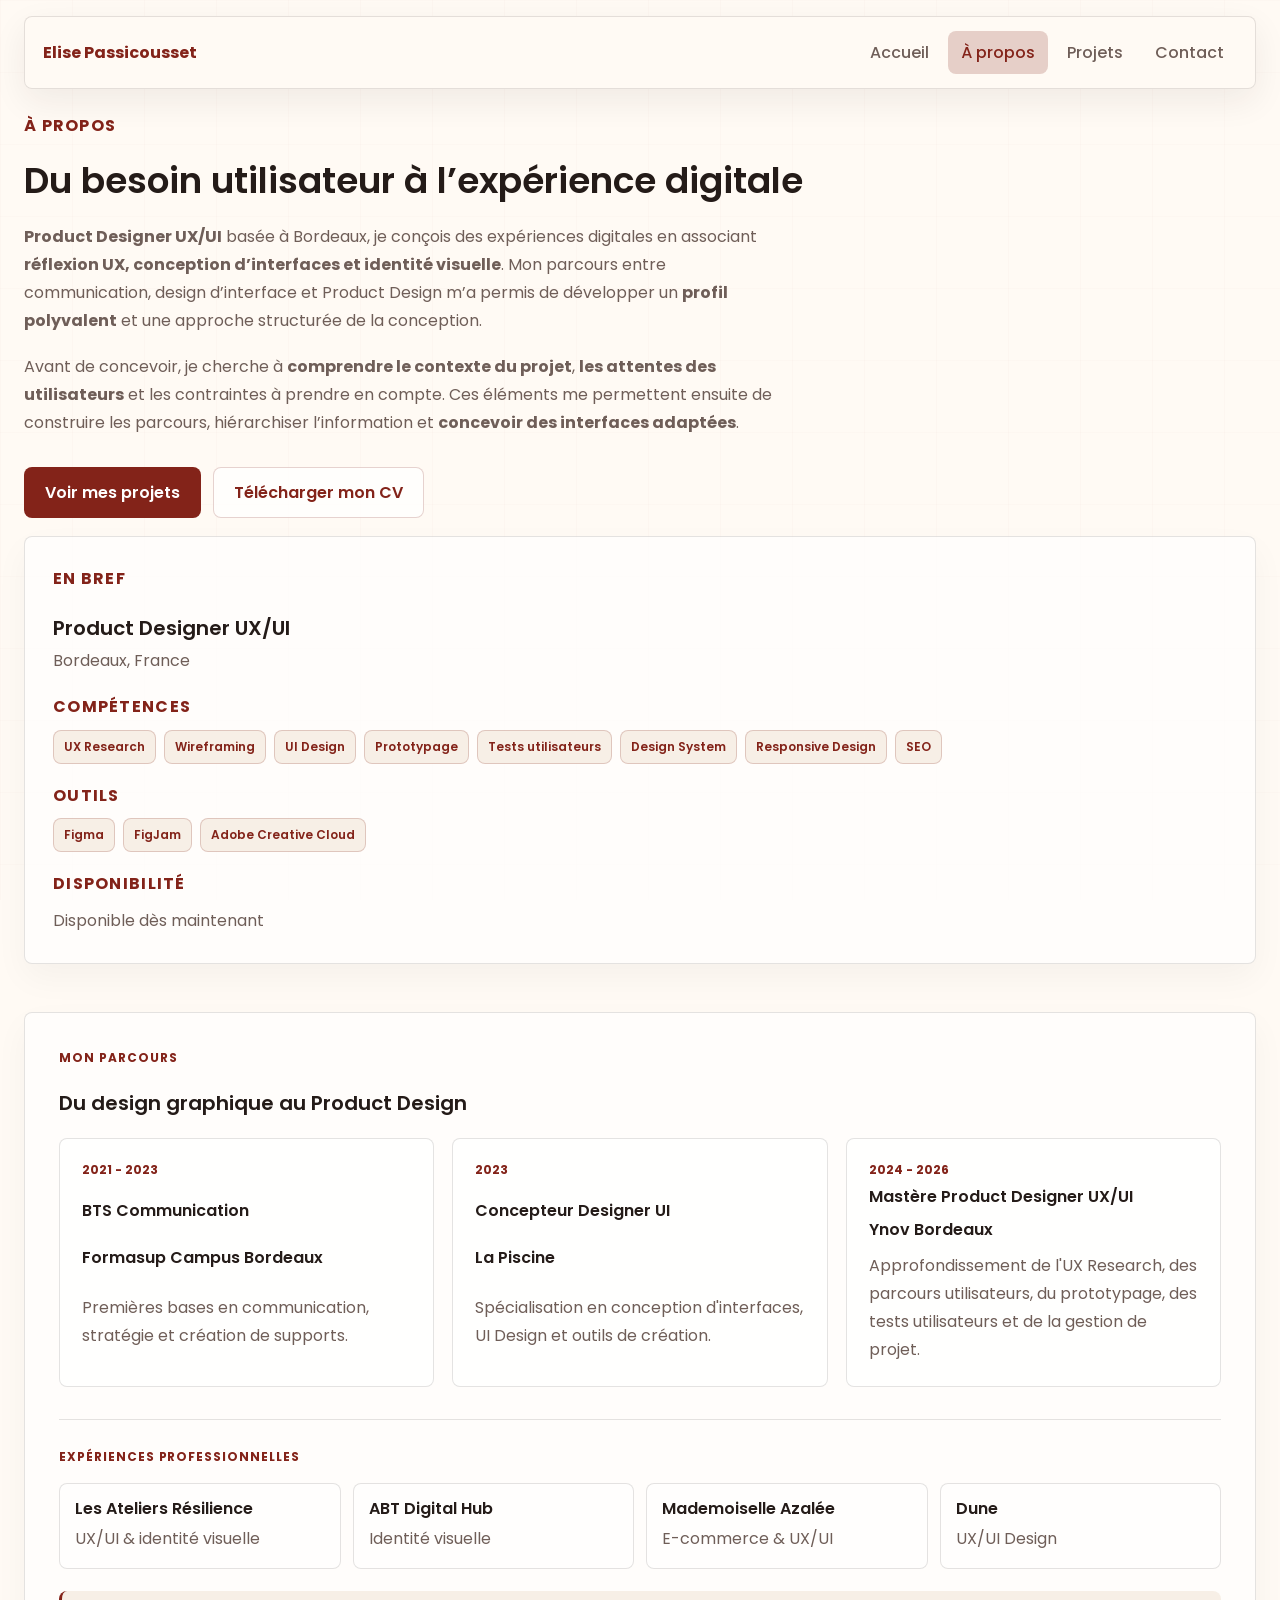
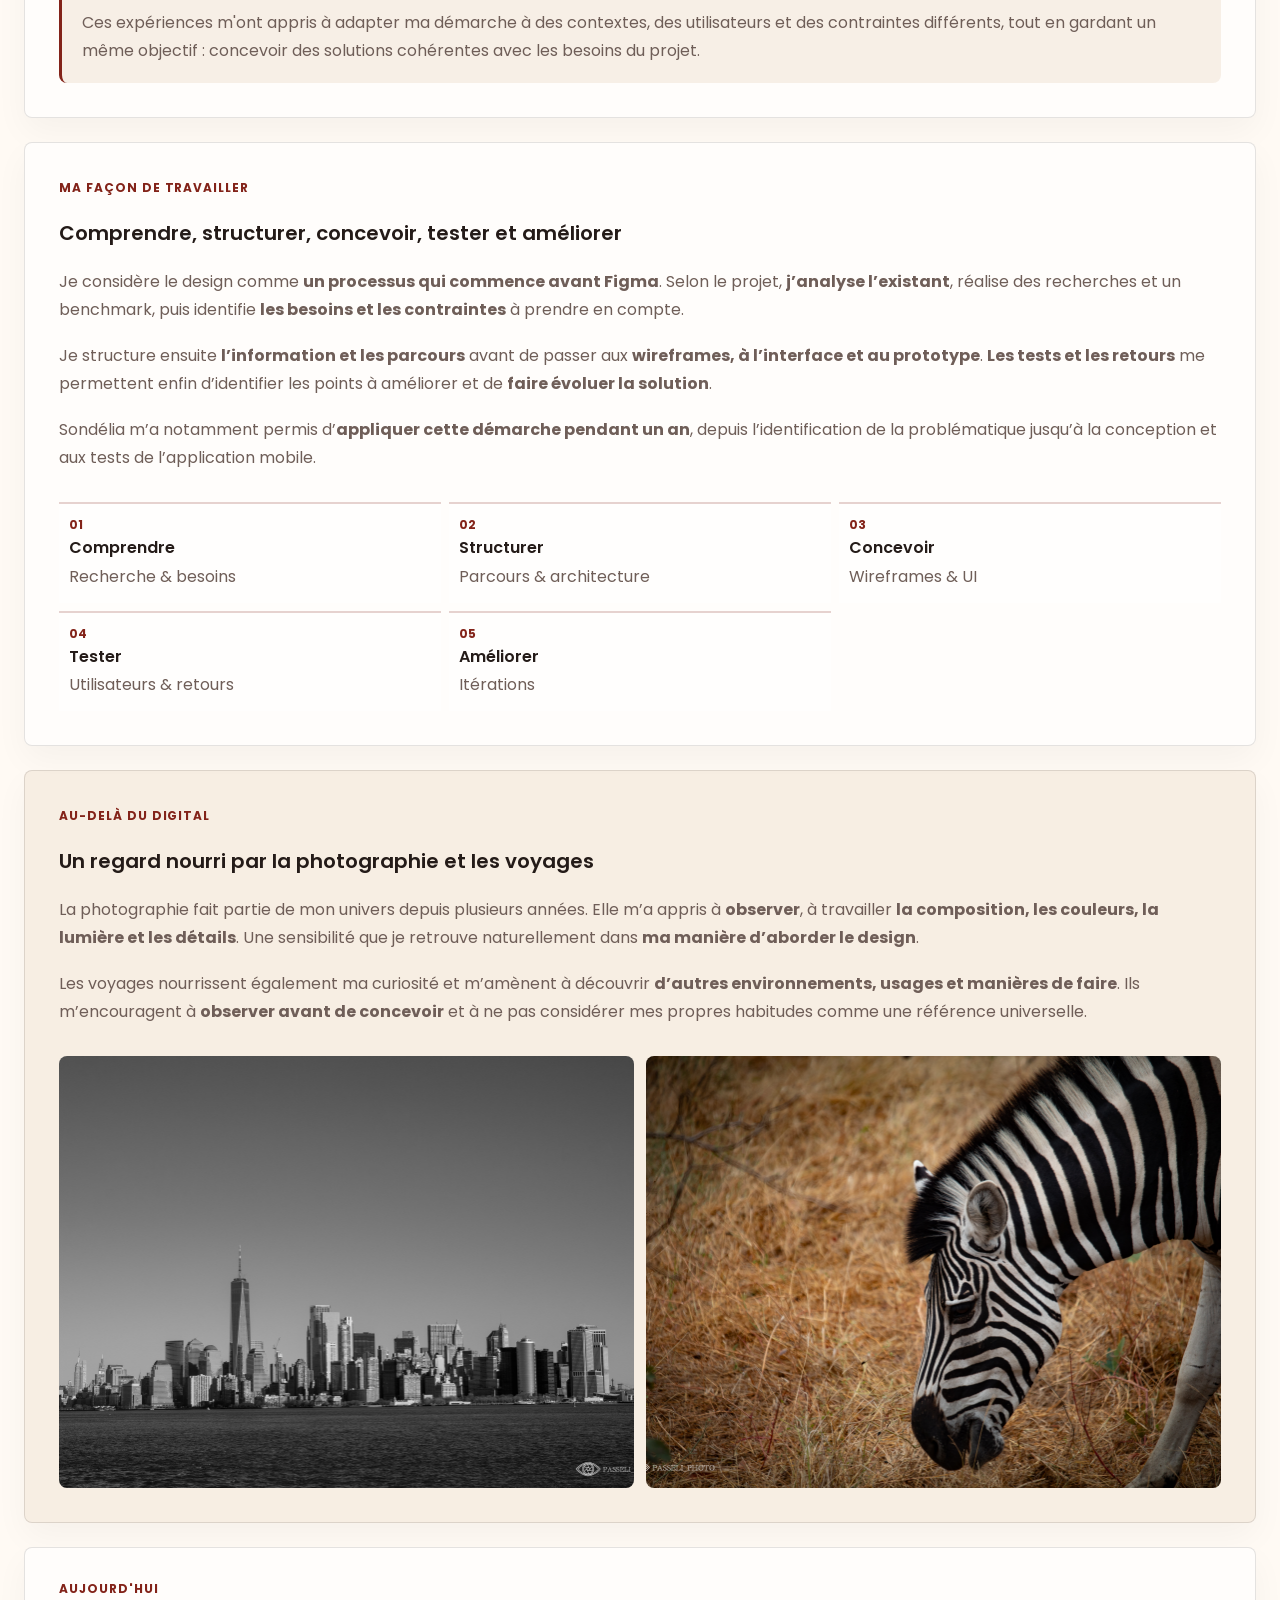
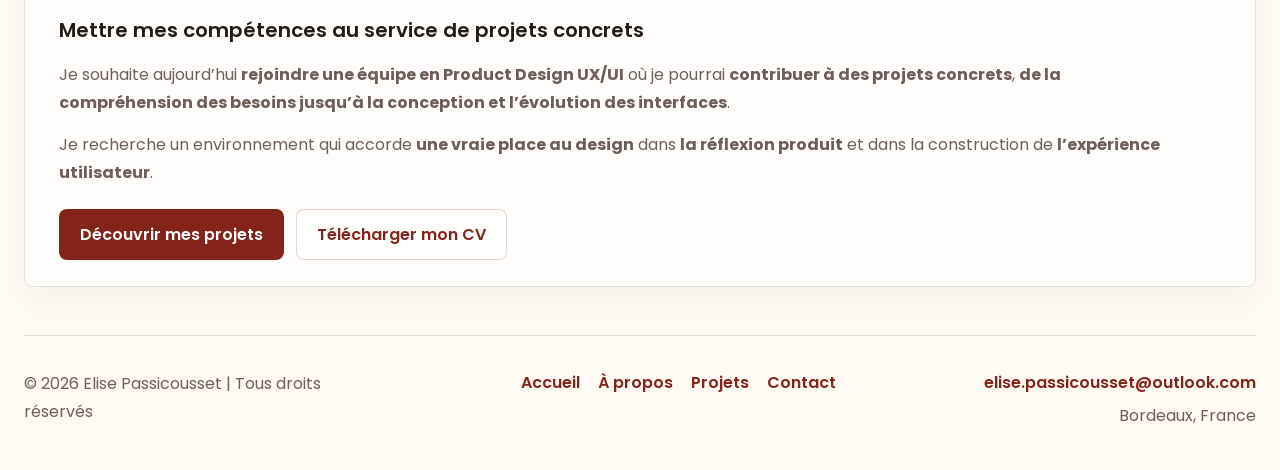
==== commit 64fc4050: "Emphasize selected expressions on about page" ====
--- a/about.html
+++ b/about.html
@@ -31,10 +31,10 @@
           <p class="eyebrow">À propos</p>
           <h1>Du besoin utilisateur à l’expérience digitale</h1>
           <p>
-            Product Designer UX/UI basée à Bordeaux, je conçois des expériences digitales en associant réflexion UX, conception d’interfaces et identité visuelle. Mon parcours entre communication, design d’interface et Product Design m’a permis de développer un profil polyvalent et une approche structurée de la conception.
+            <strong>Product Designer UX/UI</strong> basée à Bordeaux, je conçois des expériences digitales en associant <strong>réflexion UX, conception d’interfaces et identité visuelle</strong>. Mon parcours entre communication, design d’interface et Product Design m’a permis de développer un <strong>profil polyvalent</strong> et une approche structurée de la conception.
           </p>
           <p>
-            Avant de concevoir, je cherche à comprendre le contexte du projet, les attentes des utilisateurs et les contraintes à prendre en compte. Ces éléments me permettent ensuite de construire les parcours, hiérarchiser l’information et concevoir des interfaces adaptées.
+            Avant de concevoir, je cherche à <strong>comprendre le contexte du projet</strong>, <strong>les attentes des utilisateurs</strong> et les contraintes à prendre en compte. Ces éléments me permettent ensuite de construire les parcours, hiérarchiser l’information et <strong>concevoir des interfaces adaptées</strong>.
           </p>
           <div class="actions">
             <a class="btn btn-primary" href="projects.html">Voir mes projets</a>
@@ -130,13 +130,13 @@
           <h2>Comprendre, structurer, concevoir, tester et améliorer</h2>
           <div class="content-stack">
             <p>
-              Je considère le design comme un processus qui commence avant Figma. Selon le projet, j’analyse l’existant, réalise des recherches et un benchmark, puis identifie les besoins et les contraintes à prendre en compte.
-            </p>
-            <p>
-              Je structure ensuite l’information et les parcours avant de passer aux wireframes, à l’interface et au prototype. Les tests et les retours me permettent enfin d’identifier les points à améliorer et de faire évoluer la solution.
-            </p>
-            <p>
-              Sondélia m’a notamment permis d’appliquer cette démarche pendant un an, depuis l’identification de la problématique jusqu’à la conception et aux tests de l’application mobile.
+              Je considère le design comme <strong>un processus qui commence avant Figma</strong>. Selon le projet, <strong>j’analyse l’existant</strong>, réalise des recherches et un benchmark, puis identifie <strong>les besoins et les contraintes</strong> à prendre en compte.
+            </p>
+            <p>
+              Je structure ensuite <strong>l’information et les parcours</strong> avant de passer aux <strong>wireframes, à l’interface et au prototype</strong>. <strong>Les tests et les retours</strong> me permettent enfin d’identifier les points à améliorer et de <strong>faire évoluer la solution</strong>.
+            </p>
+            <p>
+              Sondélia m’a notamment permis d’<strong>appliquer cette démarche pendant un an</strong>, depuis l’identification de la problématique jusqu’à la conception et aux tests de l’application mobile.
             </p>
           </div>
           <div class="process-steps" aria-label="Processus de travail">
@@ -173,10 +173,10 @@
           <h2>Un regard nourri par la photographie et les voyages</h2>
           <div class="content-stack">
             <p>
-              La photographie fait partie de mon univers depuis plusieurs années. Elle m’a appris à observer, à travailler la composition, les couleurs, la lumière et les détails. Une sensibilité que je retrouve naturellement dans ma manière d’aborder le design.
-            </p>
-            <p>
-              Les voyages nourrissent également ma curiosité et m’amènent à découvrir d’autres environnements, usages et manières de faire. Ils m’encouragent à observer avant de concevoir et à ne pas considérer mes propres habitudes comme une référence universelle.
+              La photographie fait partie de mon univers depuis plusieurs années. Elle m’a appris à <strong>observer</strong>, à travailler <strong>la composition, les couleurs, la lumière et les détails</strong>. Une sensibilité que je retrouve naturellement dans <strong>ma manière d’aborder le design</strong>.
+            </p>
+            <p>
+              Les voyages nourrissent également ma curiosité et m’amènent à découvrir <strong>d’autres environnements, usages et manières de faire</strong>. Ils m’encouragent à <strong>observer avant de concevoir</strong> et à ne pas considérer mes propres habitudes comme une référence universelle.
             </p>
           </div>
           <div class="personal-photo-grid" aria-label="Photographies personnelles à ajouter">
@@ -194,10 +194,10 @@
           <h2>Mettre mes compétences au service de projets concrets</h2>
           <div class="content-stack">
             <p>
-              Je souhaite aujourd’hui rejoindre une équipe en Product Design UX/UI où je pourrai contribuer à des projets concrets, de la compréhension des besoins jusqu’à la conception et l’évolution des interfaces.
-            </p>
-            <p>
-              Je recherche un environnement qui accorde une vraie place au design dans la réflexion produit et dans la construction de l’expérience utilisateur.
+              Je souhaite aujourd’hui <strong>rejoindre une équipe en Product Design UX/UI</strong> où je pourrai <strong>contribuer à des projets concrets</strong>, <strong>de la compréhension des besoins jusqu’à la conception et l’évolution des interfaces</strong>.
+            </p>
+            <p>
+              Je recherche un environnement qui accorde <strong>une vraie place au design</strong> dans <strong>la réflexion produit</strong> et dans la construction de <strong>l’expérience utilisateur</strong>.
             </p>
           </div>
           <div class="actions">
--- a/assets/css/styles.css
+++ b/assets/css/styles.css
@@ -1279,7 +1279,7 @@
 }
 
 .score-content p:not(.eyebrow) {
-  max-width: 920px;
+  max-width: none;
 }
 
 .score-visual-grid {
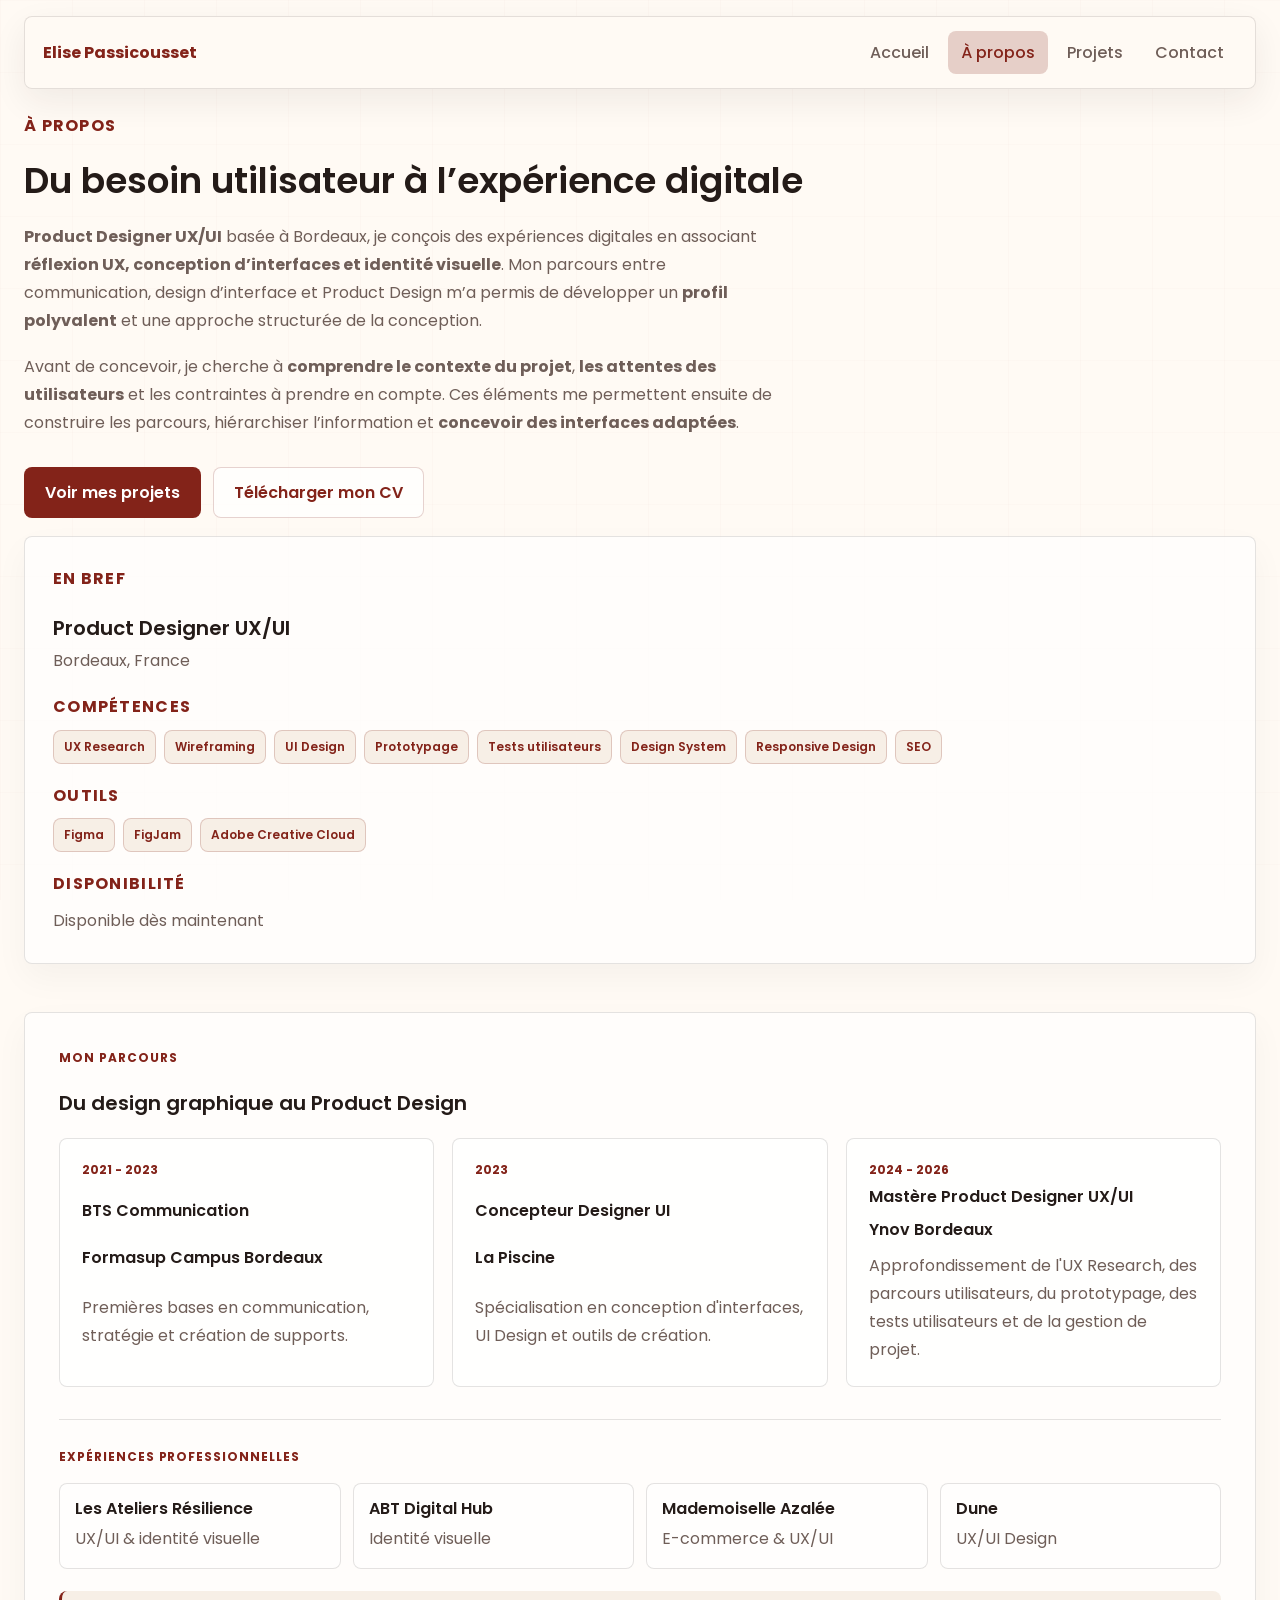
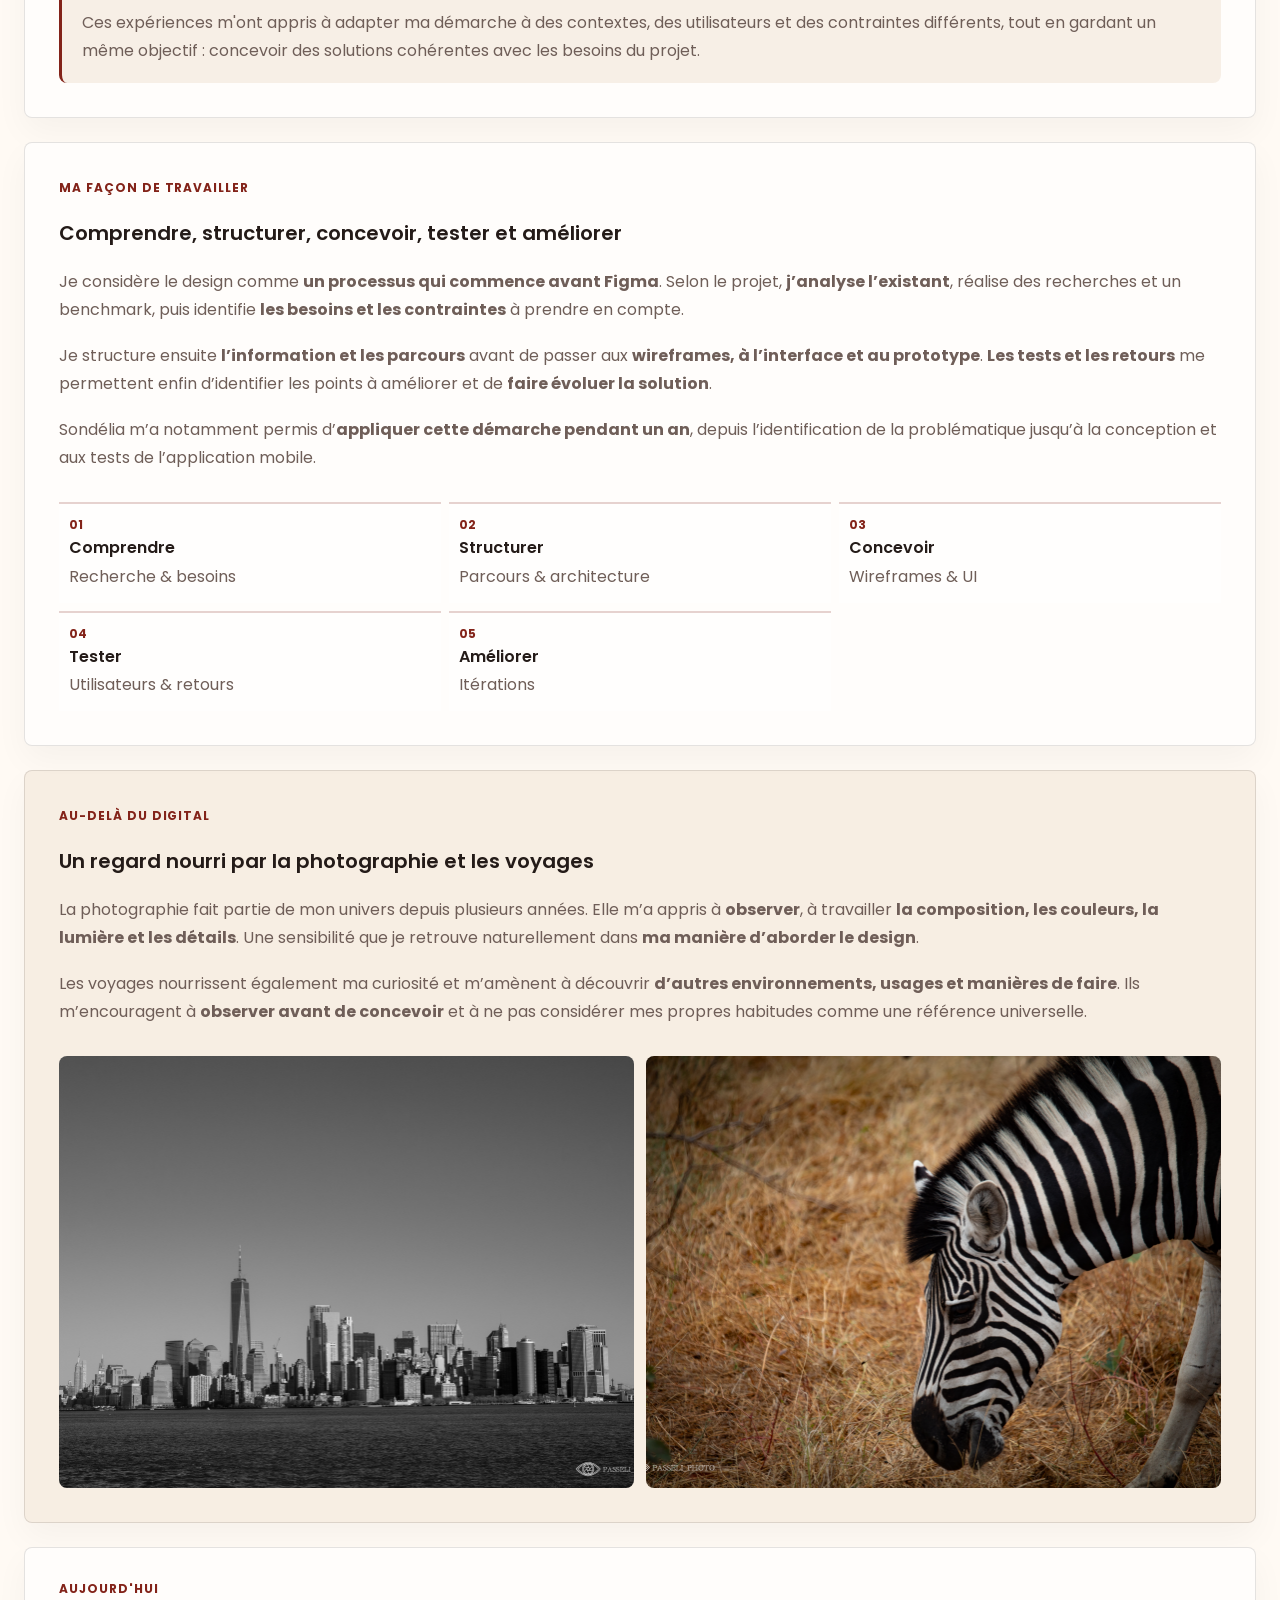
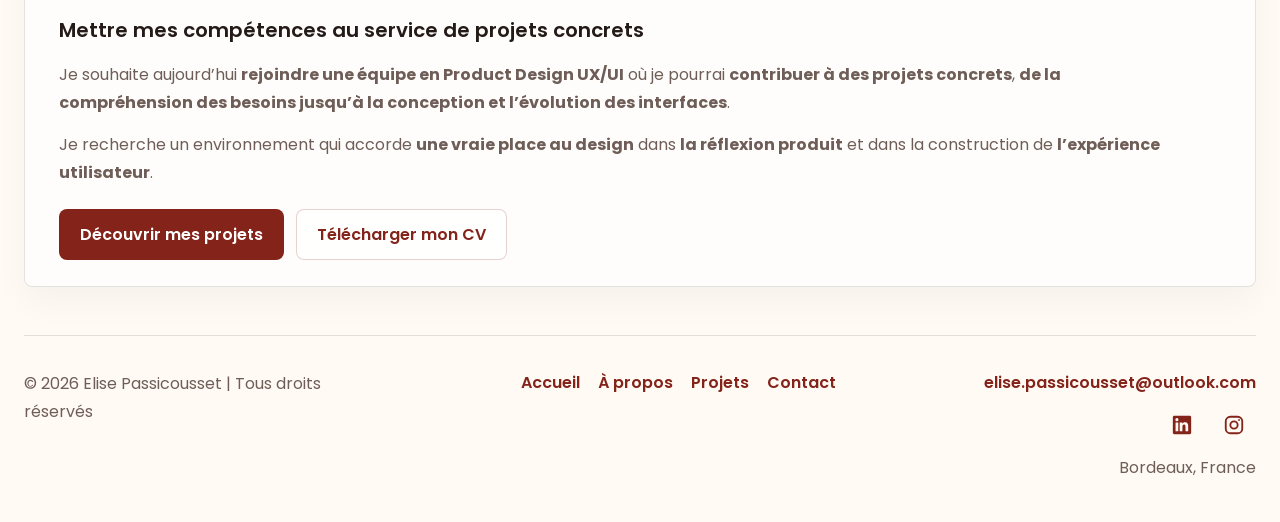
==== commit 4f84023d: "Add Instagram contact and footer social links" ====
--- a/about.html
+++ b/about.html
@@ -5,6 +5,7 @@
     <meta name="viewport" content="width=device-width, initial-scale=1">
     <meta name="description" content="À propos d'Elise Passicousset, Product Designer UX/UI.">
     <title>À propos | Elise Passicousset</title>
+    <link rel="icon" type="image/svg+xml" href="assets/favicon.svg">
     <link rel="preconnect" href="https://fonts.googleapis.com">
     <link rel="preconnect" href="https://fonts.gstatic.com" crossorigin>
     <link href="https://fonts.googleapis.com/css2?family=Poppins:wght@300;400;500;600;700&display=swap" rel="stylesheet">
@@ -218,6 +219,14 @@
       </nav>
       <address class="footer-contact">
         <a href="mailto:elise.passicousset@outlook.com">elise.passicousset@outlook.com</a>
+        <div class="footer-socials">
+          <a href="https://www.linkedin.com/in/elise-passicousset" target="_blank" rel="noopener noreferrer" aria-label="LinkedIn (nouvel onglet)" title="LinkedIn">
+            <svg viewBox="0 0 24 24" width="22" height="22" fill="currentColor" aria-hidden="true"><path d="M20.45 2H3.55C2.69 2 2 2.68 2 3.52v16.96C2 21.32 2.69 22 3.55 22h16.9c.86 0 1.55-.68 1.55-1.52V3.52C22 2.68 21.31 2 20.45 2ZM7.93 18.75H4.98V9.2h2.95v9.55ZM6.45 7.9a1.71 1.71 0 1 1 0-3.42 1.71 1.71 0 0 1 0 3.42Zm12.3 10.85H15.8V14.1c0-1.11-.02-2.54-1.55-2.54-1.55 0-1.79 1.21-1.79 2.46v4.73H9.51V9.2h2.83v1.3h.04c.39-.74 1.36-1.52 2.79-1.52 2.98 0 3.58 1.96 3.58 4.51v5.26Z"/></svg>
+          </a>
+          <a href="https://www.instagram.com/passeli_design/" target="_blank" rel="noopener noreferrer" aria-label="Instagram (nouvel onglet)" title="Instagram">
+            <svg viewBox="0 0 24 24" width="22" height="22" fill="none" stroke="currentColor" stroke-width="2" aria-hidden="true"><rect x="3" y="3" width="18" height="18" rx="5"/><circle cx="12" cy="12" r="4"/><circle cx="17.5" cy="6.5" r="1" fill="currentColor" stroke="none"/></svg>
+          </a>
+        </div>
         <span>Bordeaux, France</span>
       </address>
     </footer>
--- a/assets/css/styles.css
+++ b/assets/css/styles.css
@@ -899,8 +899,6 @@
   display: block;
   min-width: 0;
   width: 100%;
-  aspect-ratio: 16 / 9;
-  max-height: 360px;
   overflow: hidden;
   border: 1px solid var(--line);
   border-radius: var(--radius);
@@ -915,14 +913,9 @@
 .home-project-image img {
   display: block;
   width: 100%;
-  height: 100%;
-  object-fit: cover;
-  object-position: top;
-  transition: transform 180ms ease;
-}
-
-.home-project-image:hover img {
-  transform: scale(1.02);
+  height: auto;
+  object-fit: contain;
+  object-position: center;
 }
 
 .home-project-content {
@@ -1501,6 +1494,25 @@
   font-size: var(--font-body);
 }
 
+.footer-socials {
+  display: flex;
+  gap: 8px;
+}
+
+.footer-socials a {
+  display: inline-flex;
+  align-items: center;
+  justify-content: center;
+  width: 44px;
+  height: 44px;
+  border-radius: var(--radius);
+}
+
+.footer-socials a:hover,
+.footer-socials a:focus-visible {
+  background: var(--red-soft);
+}
+
 .site-footer a {
   color: var(--red);
   font-size: var(--font-body);
@@ -1593,7 +1605,7 @@
   }
 
   .site-header {
-    align-items: flex-start;
+    align-items: center;
     flex-wrap: wrap;
   }
 
